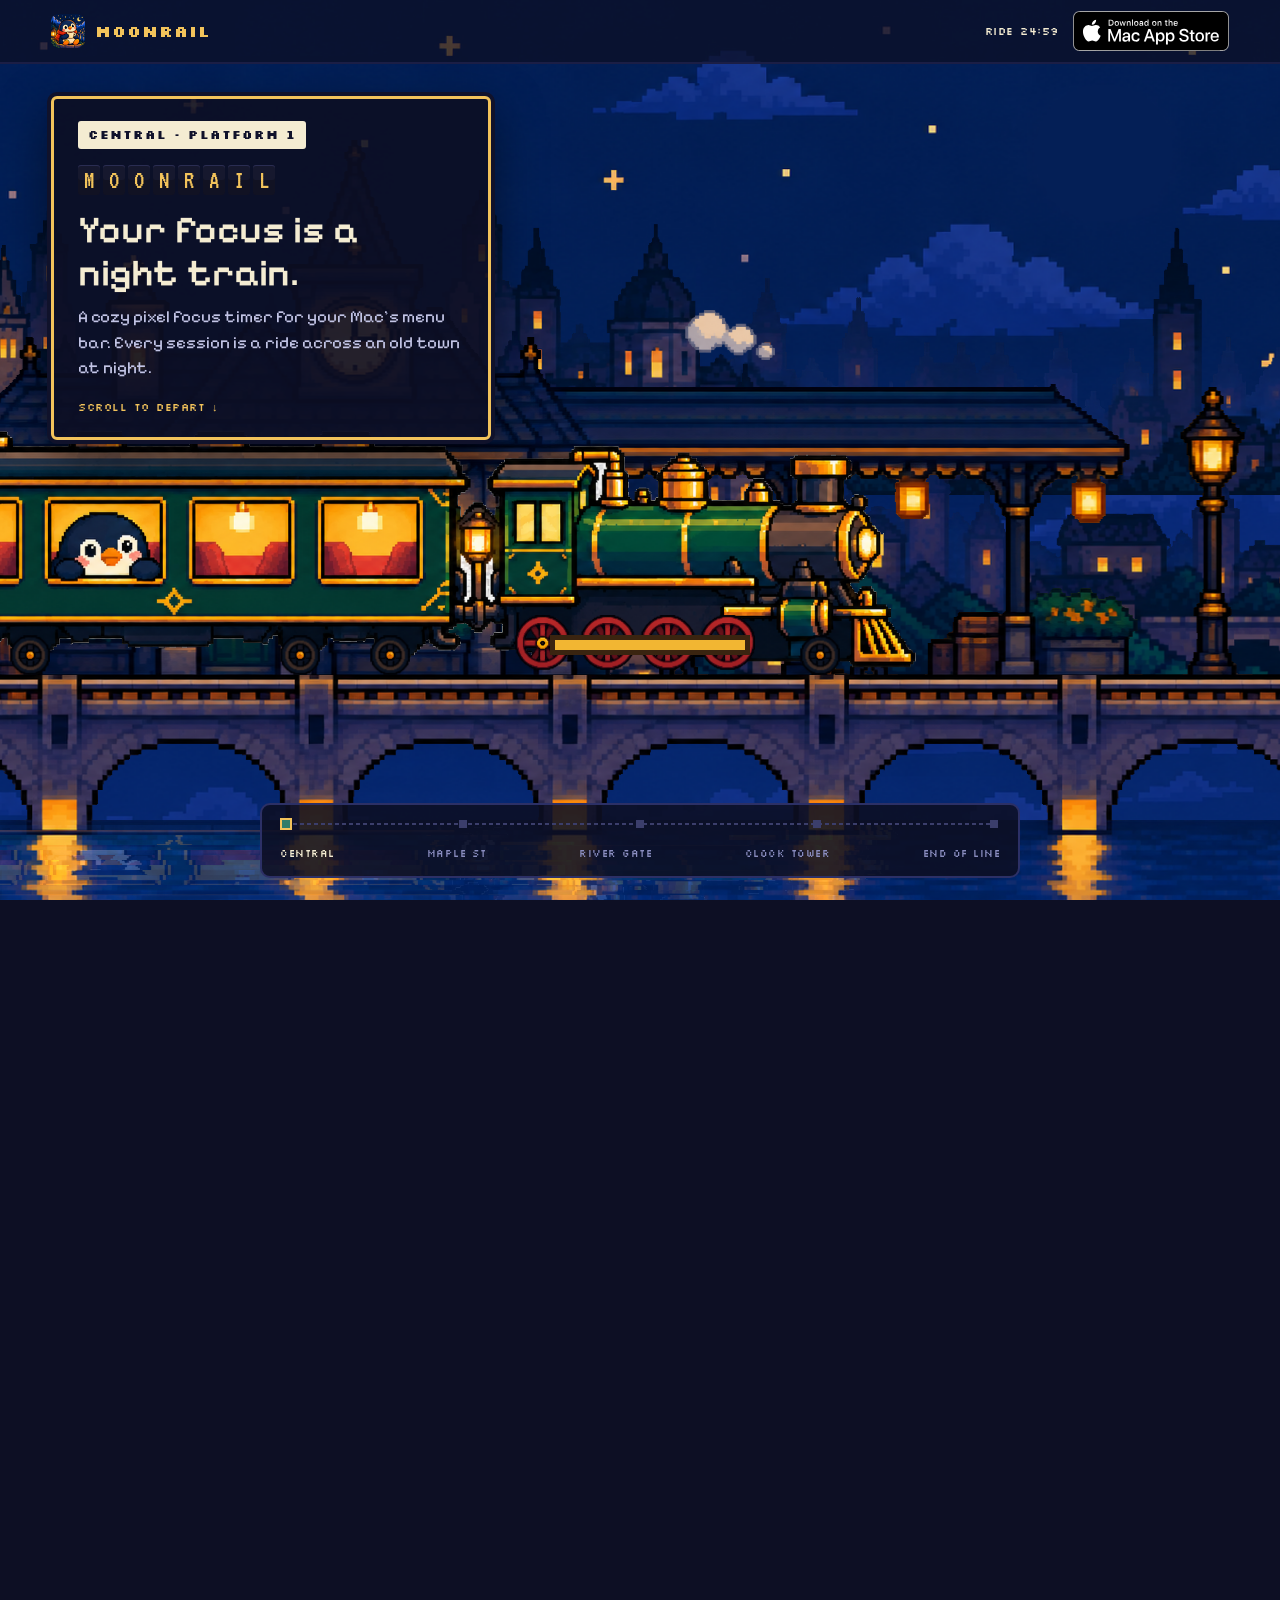
==== index.html @ 4b1a7891 "Merge main into launch: the four copy fixes Co-Authored-By: Claude Opus 5.5 <noreply@anthropic.com>" ====
<!doctype html>
<html lang="en">
<head>
<meta charset="utf-8">
<meta name="viewport" content="width=device-width, initial-scale=1, viewport-fit=cover">
<title>Moonrail · a cozy pixel focus timer for Mac</title>
<meta name="description" content="Moonrail is a cozy pixel focus timer for your Mac's menu bar. Every focus session is a night train ride across an old town, with the moon as your timer.">
<meta name="theme-color" content="#0d0f24">
<link rel="canonical" href="https://moonrailapp.github.io/">
<meta property="og:type" content="website">
<meta property="og:url" content="https://moonrailapp.github.io/">
<meta property="og:title" content="Moonrail · a cozy pixel focus timer for Mac">
<meta property="og:description" content="Your focus is a night train. A cozy pixel focus timer for your Mac's menu bar.">
<meta property="og:image" content="https://moonrailapp.github.io/img/og.png">
<meta property="og:image:width" content="1200">
<meta property="og:image:height" content="630">
<meta property="og:image:alt" content="The Moonrail night train stopped at a station in a pixel-art old town at night, with the Moonrail icon and title.">
<meta name="twitter:card" content="summary_large_image">
<link rel="icon" type="image/png" sizes="32x32" href="img/favicon-32.png">
<link rel="icon" type="image/png" sizes="512x512" href="img/icon-512.png">
<link rel="apple-touch-icon" href="img/apple-touch-icon.png">
<link rel="preconnect" href="https://fonts.googleapis.com">
<link rel="preconnect" href="https://fonts.gstatic.com" crossorigin>
<link rel="stylesheet" href="https://fonts.googleapis.com/css2?family=Silkscreen:wght@400;700&family=VT323&family=Pixelify+Sans:wght@400;500;600&display=swap">
<link rel="stylesheet" href="css/site.css">
<script>
  // Pick the layout before first paint: the scroll-driven ride, or a plain page for reduced motion.
  (function (d) {
    var still = window.matchMedia && matchMedia('(prefers-reduced-motion: reduce)').matches;
    d.className = still ? 'js' : 'js ride';
  })(document.documentElement);
</script>
<script src="js/ride.js" defer></script>
</head>
<body class="home">
<a class="skip" href="#central">Skip to content</a>

<div class="track">
  <div class="stage">
    <div class="scene">
      <canvas id="scene" width="332" height="208" role="img" aria-label="The Moonrail night train crossing a pixel-art old town at night, stopping at stations along a river bridge."></canvas>
      <img class="still" src="img/still.png" width="332" height="208" alt="The Moonrail night train stopped at a station in a pixel-art old town at night, with Momo the penguin on the platform holding a cup of tea.">
    </div>

    <header class="topbar">
      <a class="brand" href="./" aria-label="Moonrail home">
        <img src="img/icon-64.png" width="34" height="34" alt="">
        <span>MOONRAIL</span>
      </a>
      <div class="topbar-right">
        <span class="clock" id="clock" aria-hidden="true">RIDE 25:00</span>
        <a class="badge" href="https://apps.apple.com/app/id6825285412"><img src="img/mac-app-store-badge.svg" width="156" height="40" alt="Download on the Mac App Store"></a>
      </div>
    </header>

    <main class="signs">
      <section class="sign" id="central" data-station="0" aria-labelledby="central-title">
        <span class="plate">CENTRAL · PLATFORM 1</span>
        <p class="flap" id="flap"><span class="visually-hidden">Moonrail</span><span aria-hidden="true">M</span><span aria-hidden="true">O</span><span aria-hidden="true">O</span><span aria-hidden="true">N</span><span aria-hidden="true">R</span><span aria-hidden="true">A</span><span aria-hidden="true">I</span><span aria-hidden="true">L</span></p>
        <h1 class="stitle" id="central-title">Your focus is a night train.</h1>
        <p class="stext">A cozy pixel focus timer for your Mac's menu bar. Every session is a ride across an old town at night.</p>
        <p class="mini depart">SCROLL TO DEPART <span aria-hidden="true">↓</span></p>
      </section>

      <section class="sign" id="maple-st" data-station="1" aria-labelledby="maple-title">
        <span class="plate">MAPLE ST</span>
        <h2 class="stitle" id="maple-title">The moon is your timer.</h2>
        <p class="stext">Look up: the moon has been crossing the sky as you scrolled. In Moonrail it does the same as your ride goes on, from the start of the line to the station.</p>
        <ul class="tags">
          <li class="mini">25 MIN RIDES</li>
          <li class="mini">COUNT UP</li>
          <li class="mini red">RED SIGNAL = PAUSE</li>
        </ul>
      </section>

      <section class="sign" id="river-gate" data-station="2" aria-labelledby="river-title">
        <span class="plate">RIVER GATE</span>
        <h2 class="stitle" id="river-title">Arrive, then stretch.</h2>
        <p class="stext">Every ride ends at a real station with a soft chime. Momo hops out for a cup of tea while you take a short break. Then: all aboard.</p>
        <div class="ticket" role="img" aria-label="A punched ride ticket: number 03, Maple St to River Gate, 25 minute ride, Sprout.">
          <div class="ticket-main">
            <span class="ticket-small">RIDE TICKET · NO. 03</span>
            <span class="ticket-route">MAPLE ST → RIVER GATE</span>
            <span class="ticket-small">25 MIN RIDE · SPROUT</span>
          </div>
          <div class="ticket-stub"><span>PUNCHED</span></div>
        </div>
      </section>

      <section class="sign" id="clock-tower" data-station="3" aria-labelledby="clock-title">
        <span class="plate">CLOCK TOWER</span>
        <h2 class="stitle" id="clock-title">Every mile, in the logbook.</h2>
        <p class="stext">Your focus by day, week and month, and the hours you ride best. Free keeps your last 7 days. Pro keeps every night, adds what you worked on, and shows a whole year of nights as golden tiles.</p>
        <div class="heat" aria-hidden="true"><i class="l0"></i><i class="l0"></i><i class="l0"></i><i class="l0"></i><i class="l0"></i><i class="l0"></i><i class="l1"></i><i class="l0"></i><i class="l0"></i><i class="l1"></i><i class="l0"></i><i class="l0"></i><i class="l1"></i><i class="l0"></i><i class="l0"></i><i class="l1"></i><i class="l2"></i><i class="l0"></i><i class="l0"></i><i class="l0"></i><i class="l0"></i><i class="l0"></i><i class="l0"></i><i class="l0"></i><i class="l2"></i><i class="l0"></i><i class="l0"></i><i class="l0"></i><i class="l0"></i><i class="l0"></i><i class="l0"></i><i class="l0"></i><i class="l0"></i><i class="l1"></i><i class="l2"></i><i class="l0"></i><i class="l1"></i><i class="l1"></i><i class="l0"></i><i class="l0"></i><i class="l2"></i><i class="l0"></i><i class="l2"></i><i class="l0"></i><i class="l1"></i><i class="l1"></i><i class="l1"></i><i class="l0"></i><i class="l0"></i><i class="l0"></i><i class="l0"></i><i class="l2"></i><i class="l0"></i><i class="l0"></i><i class="l1"></i><i class="l1"></i><i class="l0"></i><i class="l0"></i><i class="l2"></i><i class="l2"></i><i class="l3"></i><i class="l3"></i><i class="l2"></i><i class="l3"></i><i class="l2"></i><i class="l1"></i><i class="l2"></i><i class="l2"></i><i class="l1"></i><i class="l1"></i><i class="l3"></i><i class="l1"></i><i class="l2"></i><i class="l0"></i><i class="l4"></i><i class="l2"></i><i class="l0"></i><i class="l3"></i><i class="l2"></i><i class="l1"></i><i class="l0"></i><i class="l0"></i><i class="l0"></i><i class="l0"></i><i class="l1"></i><i class="l2"></i><i class="l1"></i><i class="l1"></i><i class="l3"></i><i class="l3"></i><i class="l0"></i><i class="l4"></i><i class="l0"></i><i class="l2"></i><i class="l0"></i><i class="l0"></i><i class="l1"></i><i class="l1"></i><i class="l2"></i><i class="l0"></i><i class="l1"></i><i class="l0"></i><i class="l0"></i><i class="l4"></i><i class="l4"></i><i class="l0"></i><i class="l0"></i><i class="l1"></i><i class="l3"></i><i class="l0"></i><i class="l3"></i><i class="l1"></i><i class="l0"></i><i class="l0"></i><i class="l0"></i><i class="l4"></i><i class="l1"></i><i class="l4"></i><i class="l0"></i><i class="l3"></i><i class="l3"></i><i class="l4"></i><i class="l4"></i><i class="l4"></i><i class="l0"></i><i class="l0"></i><i class="l0"></i><i class="l0"></i><i class="l3"></i><i class="l2"></i><i class="l2"></i><i class="l1"></i><i class="l4"></i><i class="l2"></i><i class="l4"></i><i class="l2"></i><i class="l2"></i><i class="l0"></i><i class="l0"></i><i class="l3"></i></div>
        <p class="mini">STAYS ON YOUR MAC · NO ACCOUNT · NO TRACKING</p>
      </section>

      <section class="sign" id="end-of-the-line" data-station="4" aria-labelledby="end-title">
        <span class="plate">END OF THE LINE</span>
        <h2 class="stitle" id="end-title">The ride is free. Pro goes further.</h2>
        <ul class="pro">
          <li><span>Rides from 15 to 90 min, and your own halt lengths</span><span class="gold">PRO</span></li>
          <li><span>The full logbook, every year</span><span class="gold">PRO</span></li>
          <li><span>Pin the train to your desktop</span><span class="gold">PRO</span></li>
          <li><span>Unlimited cargo, new lines to come</span><span class="gold">PRO</span></li>
        </ul>
        <p class="price">From $1.99 a month · $11.99 a year with 7 days free · or $23.99 once. Prices vary by country.</p>
        <p class="store"><a class="store-badge" href="https://apps.apple.com/app/id6825285412"><img src="img/mac-app-store-badge.svg" width="156" height="40" alt="Download on the Mac App Store"></a></p>
        <footer class="foot">
          <nav aria-label="Site">
            <a class="mini" href="privacy.html">PRIVACY</a>
            <a class="mini" href="terms.html">TERMS</a>
            <a class="mini" href="support.html">SUPPORT</a>
            <a class="mini" href="mailto:sproutgardensupport@gmail.com?subject=Moonrail">CONTACT</a>
          </nav>
          <span class="mini">© 2026 HIRDYANSH</span>
        </footer>
      </section>
    </main>

    <nav class="route" aria-label="Stations">
      <div class="route-line" aria-hidden="true">
        <div class="route-dash"></div>
        <div class="route-gold" id="route-gold"></div>
        <i class="route-stop" style="left:0%"></i>
        <i class="route-stop" style="left:25%"></i>
        <i class="route-stop" style="left:50%"></i>
        <i class="route-stop" style="left:75%"></i>
        <i class="route-stop" style="left:100%"></i>
        <div class="route-train" id="route-train"></div>
      </div>
      <ol class="route-names">
        <li><a href="#central" data-go="0">CENTRAL</a></li>
        <li><a href="#maple-st" data-go="1">MAPLE ST</a></li>
        <li><a href="#river-gate" data-go="2">RIVER GATE</a></li>
        <li><a href="#clock-tower" data-go="3">CLOCK TOWER</a></li>
        <li><a href="#end-of-the-line" data-go="4">END OF LINE</a></li>
      </ol>
    </nav>
  </div>
</div>
</body>
</html>
---- css/site.css ----
/* Moonrail site. Base styles are the plain scrolling page (no JS, reduced motion, sub-pages);
   html.ride switches the home page to the pinned, scroll-driven night ride. */

:root {
  --bg: #0d0f24;
  --card: #141633;
  --card-2: #10122b;
  --border: #2c3066;
  --gold: #f2c35b;
  --gold-hi: #ffe08f;
  --cream: #f4ecd2;
  --muted: #a7a9d6;
  --text: #c3c5e6;
  --green: #5be37a;
  --red: #ff7a7a;
  --label: Silkscreen, ui-monospace, monospace;
  --num: VT323, ui-monospace, monospace;
  --body: 'Pixelify Sans', ui-monospace, monospace;
  --gutter: clamp(16px, 4vw, 56px);
  color-scheme: dark;
}

* { box-sizing: border-box; }
html { background: var(--bg); -webkit-text-size-adjust: 100%; text-size-adjust: 100%; }
body { margin: 0; background: var(--bg); color: var(--text); font-family: var(--body); font-size: 17px; line-height: 1.5; }
a { color: var(--gold); }
a:hover { color: var(--gold-hi); }
:focus-visible { outline: 2px solid var(--gold); outline-offset: 3px; border-radius: 2px; }
img { max-width: 100%; }

.visually-hidden { position: absolute; width: 1px; height: 1px; margin: -1px; padding: 0; overflow: hidden; clip: rect(0 0 0 0); white-space: nowrap; border: 0; }
.skip { position: absolute; left: 12px; top: -60px; z-index: 50; background: var(--cream); color: var(--card-2); font-family: var(--label); font-size: 12px; padding: 10px 14px; border-radius: 6px; text-decoration: none; }
.skip:focus { top: 12px; }

/* ---------- shared pieces ---------- */
.mini { font-family: var(--label); font-size: 11px; color: var(--muted); letter-spacing: .5px; }
.gold { color: var(--gold); }
.red { color: var(--red); }

.topbar { position: absolute; left: 0; right: 0; top: 0; z-index: 5; height: 64px; display: flex; align-items: center; justify-content: space-between; gap: 12px; padding: 0 var(--gutter); background: rgba(13, 15, 36, .75); border-bottom: 2px solid #1b1e45; }
.brand { display: flex; align-items: center; gap: 10px; text-decoration: none; }
.brand img { width: 34px; height: 34px; border-radius: 8px; }
.brand span { font-family: var(--label); font-size: 16px; font-weight: 700; color: var(--gold); letter-spacing: 1px; }
.topbar-right { display: flex; align-items: center; gap: 14px; }
.clock { font-family: var(--label); font-size: 11px; color: var(--cream); letter-spacing: .5px; display: none; white-space: nowrap; }
.badge { display: block; flex: none; line-height: 0; border-radius: 7px; }
.badge img { display: block; width: auto; height: 40px; }

.plate { display: inline-flex; align-items: center; gap: 8px; background: var(--cream); color: var(--card-2); font-family: var(--label); font-size: 12px; font-weight: 700; padding: 5px 10px; border-radius: 3px; letter-spacing: 1px; }

.sign { background: rgba(13, 15, 36, .9); border: 3px solid var(--gold); border-radius: 6px; padding: 22px 24px; box-shadow: 0 0 0 4px var(--card-2), 0 20px 50px rgba(0, 0, 0, .5); color: var(--cream); }
.stitle { font-family: var(--body); font-weight: 600; font-size: clamp(26px, 3.4vw, 38px); line-height: 1.12; margin: 14px 0 10px; color: var(--cream); }
.stext { font-size: 17px; line-height: 1.5; color: var(--text); margin: 0; }
.sign > .mini { margin: 14px 0 0; }
.depart { margin: 18px 0 0 !important; color: var(--gold) !important; }

.flap { display: flex; gap: 3px; margin: 16px 0 0; }
.flap span[aria-hidden] { display: inline-flex; width: 22px; height: 30px; align-items: center; justify-content: center; background: #16182e; border-radius: 3px; font-family: var(--num); font-size: 26px; color: var(--gold); box-shadow: inset 0 -15px 0 rgba(0, 0, 0, .25), inset 0 1px 0 #2a2d52; }

.tags { list-style: none; margin: 16px 0 0; padding: 0; display: flex; gap: 8px; flex-wrap: wrap; }
.tags li { border: 2px solid var(--border); padding: 6px 8px; border-radius: 4px; }
.tags li.red { color: var(--red); }

.ticket { margin-top: 16px; background: var(--cream); color: #1a1530; border-radius: 6px; display: flex; box-shadow: 0 4px 0 #b9ae8e; }
.ticket-main { flex: 1; padding: 12px 14px; display: flex; flex-direction: column; gap: 6px; border-right: 2px dashed #b9ae8e; }
.ticket-small { font-family: var(--label); font-size: 9px; color: #6b5f48; }
.ticket-route { font-family: var(--label); font-size: 13px; font-weight: 700; }
.ticket-stub { width: 78px; display: flex; align-items: center; justify-content: center; }
.ticket-stub span { font-family: var(--label); font-size: 10px; font-weight: 700; color: #c8453b; border: 2px solid #c8453b; padding: 3px 5px; border-radius: 3px; transform: rotate(-12deg); }

.heat { margin-top: 14px; display: grid; grid-template-rows: repeat(7, 8px); grid-auto-flow: column; grid-auto-columns: 8px; gap: 3px; overflow: hidden; }
.heat i { width: 8px; height: 8px; border-radius: 2px; background: #1c1f47; }
.heat .l1 { background: #4a3f3a; }
.heat .l2 { background: #7a6136; }
.heat .l3 { background: #b88a2a; }
.heat .l4 { background: var(--gold); }

.pro { list-style: none; margin: 0; padding: 0; }
.pro li { display: flex; justify-content: space-between; gap: 10px; padding: 8px 0; border-bottom: 1px dashed var(--border); font-size: 15px; color: var(--text); }
.pro li .gold { font-family: var(--label); font-size: 11px; align-self: center; }
.price { margin: 14px 0 0; font-size: 15px; color: var(--cream); }
.store { margin: 16px 0 0; }
.store-badge { display: inline-block; line-height: 0; border-radius: 9px; }
.store-badge img { display: block; width: auto; height: 48px; }
.badge:focus-visible, .store-badge:focus-visible { outline: 2px solid var(--gold-hi); outline-offset: 3px; }
.foot { margin-top: 16px; display: flex; gap: 8px 16px; flex-wrap: wrap; align-items: center; }
.foot nav { display: flex; gap: 8px 16px; flex-wrap: wrap; }
.foot a.mini { color: var(--muted); text-decoration: none; padding: 4px 0; }
.foot a.mini:hover { color: var(--gold-hi); text-decoration: underline; }

/* ---------- home: plain page (no JS / reduced motion) ---------- */
.stage { position: relative; }
.scene { position: relative; height: clamp(260px, 58vh, 640px); overflow: hidden; background: #031e55; }
.scene canvas, .scene .still { position: absolute; inset: 0; width: 100%; height: 100%; display: block; }
.scene .still { object-fit: cover; object-position: 62% 50%; image-rendering: pixelated; }
html.js .scene .still { display: none; }
html:not(.js) .scene canvas { display: none; }
.signs { display: grid; gap: 32px; max-width: 640px; margin: -48px auto 0; padding: 0 16px 64px; position: relative; z-index: 2; }
.route { display: none; }

/* ---------- home: the ride ---------- */
html.ride .track { height: 700vh; position: relative; }
html.ride .stage { position: sticky; top: 0; height: 100vh; height: 100dvh; overflow: hidden; }
html.ride .scene { position: absolute; inset: 0; height: auto; }
html.ride .clock { display: inline; }
html.ride .signs { display: block; position: static; max-width: none; margin: 0; padding: 0; }
html.ride .sign { position: absolute; z-index: 3; left: var(--gutter); top: 96px; width: min(440px, calc(100% - 32px)); opacity: 0; will-change: opacity, transform; }
html.ride .sign#central { opacity: 1; }
html.ride .route { display: block; position: absolute; z-index: 4; left: 50%; bottom: 22px; transform: translateX(-50%); width: min(760px, calc(100% - 32px)); background: rgba(13, 15, 36, .88); border: 2px solid var(--border); border-radius: 10px; padding: 12px 18px; }
.route-line { position: relative; height: 14px; margin: 0 6px; }
.route-dash { position: absolute; left: 0; right: 0; top: 6px; height: 2px; background: repeating-linear-gradient(90deg, #3b3e6b 0 4px, transparent 4px 7px); }
.route-gold { position: absolute; left: 0; top: 6px; height: 2px; width: 0; background: var(--gold); }
.route-stop { position: absolute; top: 3px; width: 8px; height: 8px; margin-left: -4px; background: #3b3e6b; }
.route-stop.on { background: var(--gold); }
.route-train { position: absolute; top: 1px; left: 0; width: 12px; height: 12px; margin-left: -6px; background: #2f7d6a; border: 2px solid var(--gold); }
.route-names { list-style: none; margin: 8px 0 0; padding: 0; display: flex; justify-content: space-between; }
.route-names a { font-family: var(--label); font-size: 10px; letter-spacing: .5px; color: #8a8dc0; text-decoration: none; }
.route-names a:hover { color: var(--gold-hi); }
.route-names a.here { color: var(--cream); }

/* Short desktop windows: tighten the cards so the last stop fits above the route bar. */
@media (max-height: 780px) and (min-width: 721px) {
  html.ride .sign { top: 80px; padding: 16px 20px; }
  html.ride .stitle { font-size: clamp(24px, 3vw, 32px); margin: 10px 0 8px; }
  html.ride .stext { font-size: 16px; }
  html.ride .pro li { padding: 5px 0; }
  html.ride .store { margin-top: 12px; }
  html.ride .flap { margin-top: 12px; }
}

/* Phones: scene in the top half, the card across the bottom, a compact route bar. */
@media (max-width: 720px) {
  body { font-size: 16px; }
  .topbar { height: 56px; }
  .brand img { width: 30px; height: 30px; }
  .brand span { font-size: 14px; }
  .topbar-right { gap: 10px; }
  .sign { padding: 18px 18px; }
  .stitle { font-size: 26px; }
  .stext { font-size: 16px; }
  .flap span[aria-hidden] { width: 20px; height: 27px; font-size: 23px; }

  html.ride .scene { bottom: auto; height: 50%; }
  html.ride .sign { left: 12px; right: 12px; width: auto; top: auto; bottom: 76px; padding: 16px 16px; max-height: calc(100% - 76px - 72px); overflow: hidden; }
  html.ride .stitle { font-size: 23px; margin: 10px 0 8px; }
  html.ride .stext { font-size: 15px; }
  html.ride .pro li { padding: 5px 0; font-size: 14px; }
  html.ride .price { font-size: 14px; margin-top: 10px; }
  html.ride .store { margin-top: 12px; }
  html.ride .store-badge img { height: 40px; }
  html.ride .foot { margin-top: 12px; }
  html.ride .route { bottom: 12px; width: calc(100% - 24px); padding: 8px 12px; border-radius: 8px; }
  .route-names { justify-content: center; margin-top: 6px; }
  .route-names li { display: none; }
  .route-names li.here { display: block; }
}
@media (max-width: 480px) {
  .topbar { padding: 0 12px; gap: 8px; }
  .brand { gap: 8px; }
  .brand img { width: 28px; height: 28px; border-radius: 7px; }
  .brand span { font-size: 12px; letter-spacing: .5px; }
  .topbar-right { gap: 8px; }
  .clock { font-size: 10px; letter-spacing: 0; }
}
/* The 40px App Store badge and the ride clock don't both fit here. */
@media (max-width: 440px) {
  .clock { display: none !important; }
}
/* Short phones: keep the longest card clear of the header. */
@media (max-width: 720px) and (max-height: 700px) {
  html.ride .sign { padding: 12px 14px; }
  html.ride .stitle { font-size: 21px; margin: 8px 0 6px; }
  html.ride .stext, html.ride .price { font-size: 14px; }
  html.ride .pro li { padding: 3px 0; font-size: 13px; }
  html.ride .store, html.ride .foot { margin-top: 10px; }
  html.ride .foot, html.ride .foot nav { gap: 2px 12px; }
  html.ride .flap { margin-top: 10px; }
}

/* ---------- sub-pages ---------- */
.page .topbar { position: static; }
.doc { max-width: 720px; margin: 0 auto; padding: 40px 16px 72px; }
.doc .sign { padding: 28px clamp(18px, 4vw, 36px); }
.doc h1 { font-family: var(--body); font-weight: 600; font-size: clamp(28px, 5vw, 40px); line-height: 1.12; color: var(--cream); margin: 14px 0 6px; }
.doc h2 { font-family: var(--label); font-size: 13px; letter-spacing: 1px; color: var(--gold); margin: 30px 0 8px; }
.doc p, .doc li { color: var(--text); }
.doc p { margin: 0 0 12px; }
.doc ul { padding-left: 20px; margin: 0 0 12px; }
.doc li { margin-bottom: 6px; }
.doc .meta { font-family: var(--label); font-size: 11px; color: var(--muted); margin: 0 0 18px; }
.doc .email { font-family: var(--body); font-size: 19px; }
.doc details { border-bottom: 1px dashed var(--border); padding: 10px 0; }
.doc summary { cursor: pointer; color: var(--cream); font-weight: 500; }
.doc details p { margin: 8px 0 4px; }
.doc .banner { display: block; width: 100%; height: auto; aspect-ratio: 332 / 208; image-rendering: pixelated; border-radius: 6px; border: 2px solid var(--border); margin: 0 0 24px; }
.page-foot { max-width: 720px; margin: 0 auto; padding: 0 16px 40px; display: flex; gap: 8px 16px; flex-wrap: wrap; justify-content: center; }
.page-foot a.mini { color: var(--muted); text-decoration: none; }
.page-foot a.mini:hover, .page-foot a.mini[aria-current] { color: var(--gold); }
.btn { display: inline-block; font-family: var(--label); font-size: 12px; color: var(--card-2); background: var(--gold); padding: 12px 16px; border-radius: 8px; box-shadow: inset 0 -4px 0 #b8892e; text-decoration: none; }
.btn:hover { color: var(--card-2); background: var(--gold-hi); }
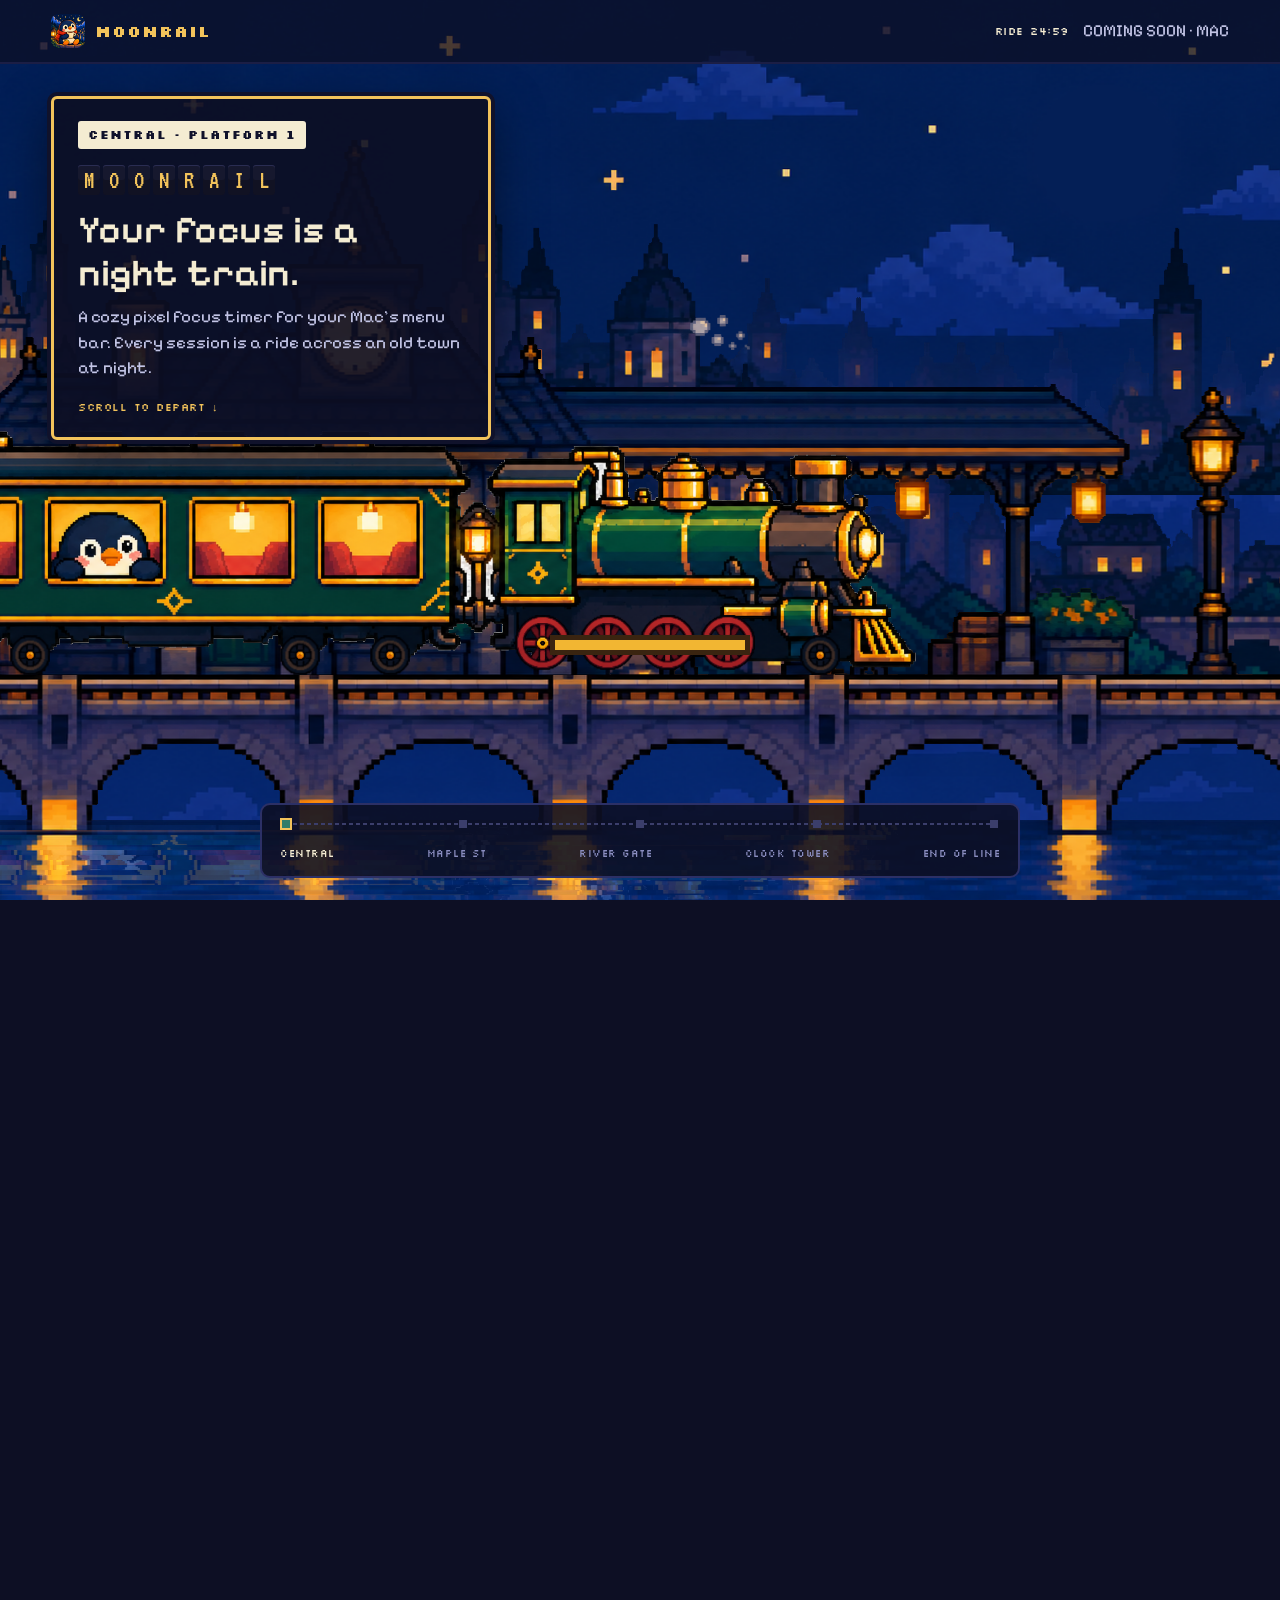
==== commit 0a0b6b58: "Update support email to support@anvikshalaya.com Co-Authored-By: Claude Opus 5.5 <noreply@anthropic." ====
--- a/index.html
+++ b/index.html
@@ -49,7 +49,7 @@
       </a>
       <div class="topbar-right">
         <span class="clock" id="clock" aria-hidden="true">RIDE 25:00</span>
-        <a class="badge" href="https://apps.apple.com/app/id6825285412"><img src="img/mac-app-store-badge.svg" width="156" height="40" alt="Download on the Mac App Store"></a>
+        <span class="badge">COMING SOON · MAC</span>
       </div>
     </header>
 
@@ -105,13 +105,13 @@
           <li><span>Unlimited cargo, new lines to come</span><span class="gold">PRO</span></li>
         </ul>
         <p class="price">From $1.99 a month · $11.99 a year with 7 days free · or $23.99 once. Prices vary by country.</p>
-        <p class="store"><a class="store-badge" href="https://apps.apple.com/app/id6825285412"><img src="img/mac-app-store-badge.svg" width="156" height="40" alt="Download on the Mac App Store"></a></p>
+        <p class="store"><span class="store-badge">COMING SOON TO THE MAC APP STORE</span></p>
         <footer class="foot">
           <nav aria-label="Site">
             <a class="mini" href="privacy.html">PRIVACY</a>
             <a class="mini" href="terms.html">TERMS</a>
             <a class="mini" href="support.html">SUPPORT</a>
-            <a class="mini" href="mailto:sproutgardensupport@gmail.com?subject=Moonrail">CONTACT</a>
+            <a class="mini" href="mailto:support@anvikshalaya.com?subject=Moonrail">CONTACT</a>
           </nav>
           <span class="mini">© 2026 HIRDYANSH</span>
         </footer>
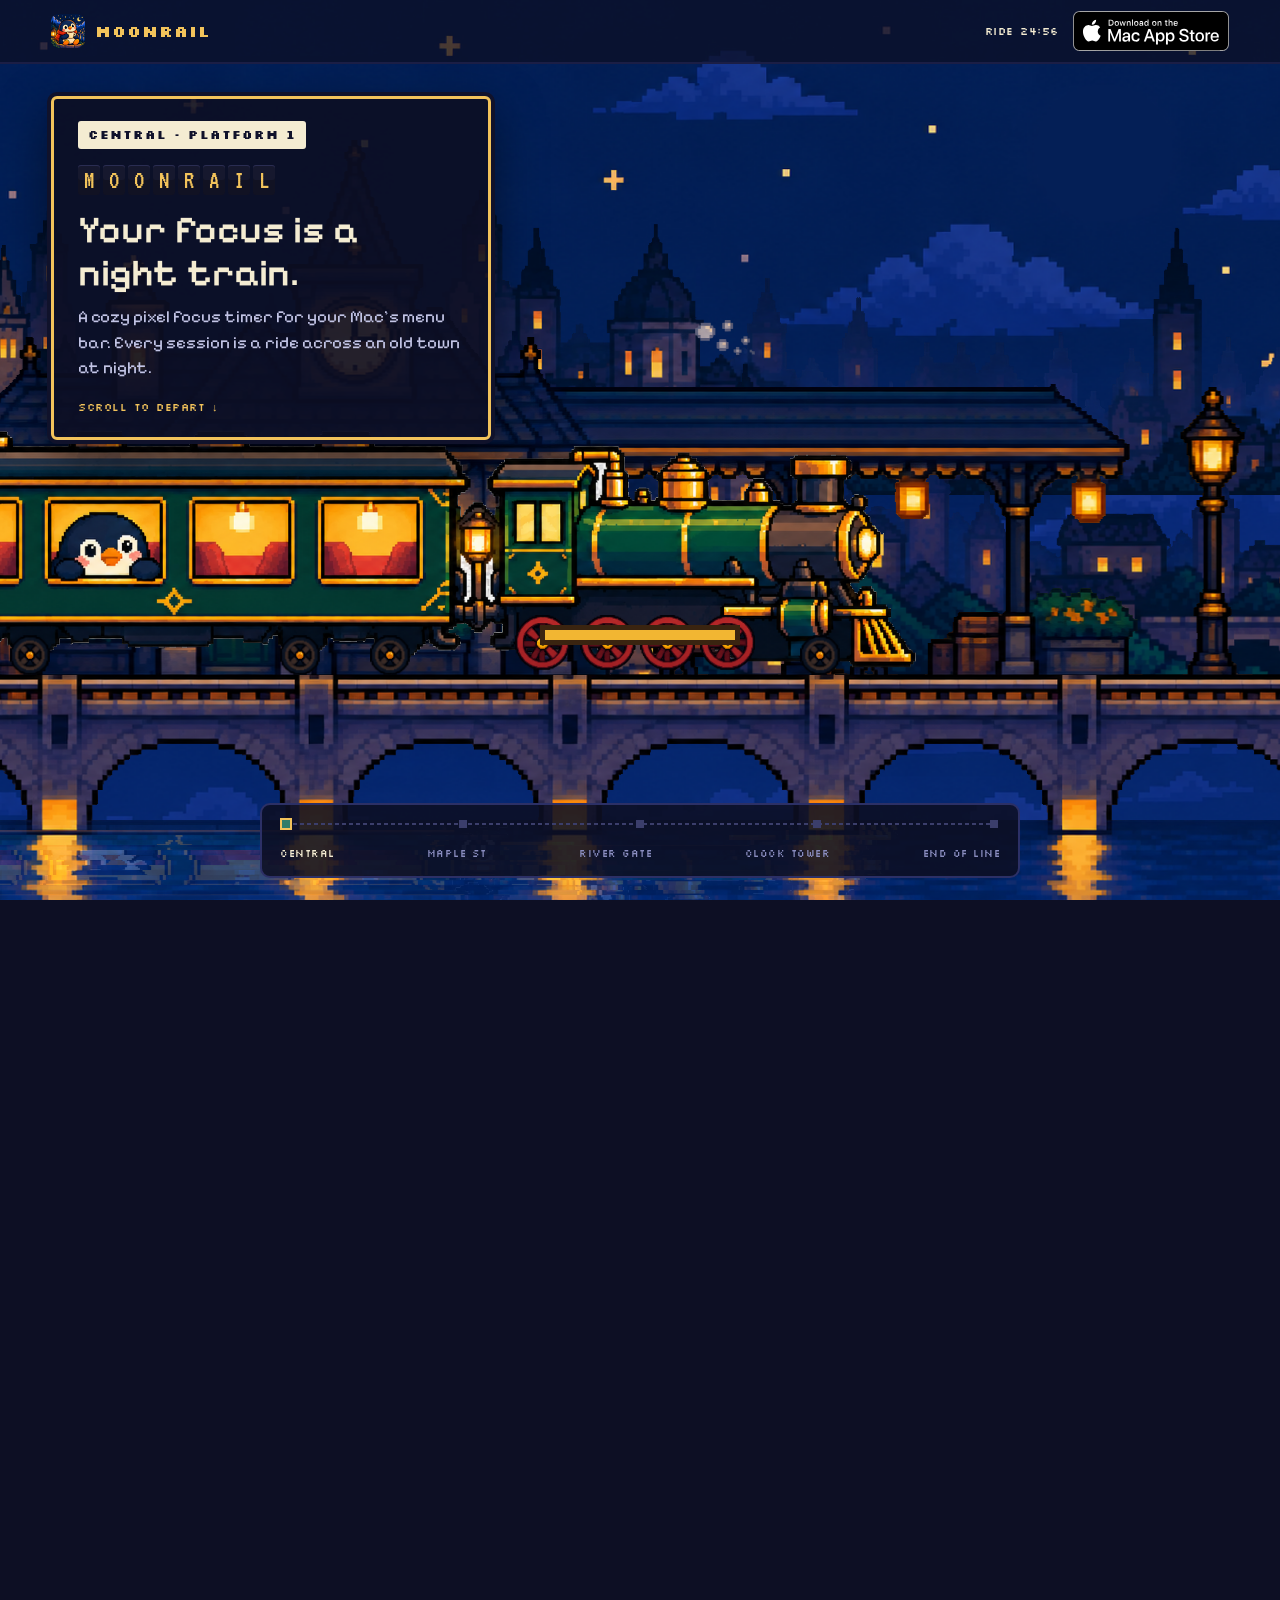
==== commit ac311b0a: "Merge branch 'main' into launch" ====
--- a/index.html
+++ b/index.html
@@ -49,7 +49,7 @@
       </a>
       <div class="topbar-right">
         <span class="clock" id="clock" aria-hidden="true">RIDE 25:00</span>
-        <span class="badge">COMING SOON · MAC</span>
+        <a class="badge" href="https://apps.apple.com/app/id6825285412"><img src="img/mac-app-store-badge.svg" width="156" height="40" alt="Download on the Mac App Store"></a>
       </div>
     </header>
 
@@ -105,7 +105,7 @@
           <li><span>Unlimited cargo, new lines to come</span><span class="gold">PRO</span></li>
         </ul>
         <p class="price">From $1.99 a month · $11.99 a year with 7 days free · or $23.99 once. Prices vary by country.</p>
-        <p class="store"><span class="store-badge">COMING SOON TO THE MAC APP STORE</span></p>
+        <p class="store"><a class="store-badge" href="https://apps.apple.com/app/id6825285412"><img src="img/mac-app-store-badge.svg" width="156" height="40" alt="Download on the Mac App Store"></a></p>
         <footer class="foot">
           <nav aria-label="Site">
             <a class="mini" href="privacy.html">PRIVACY</a>
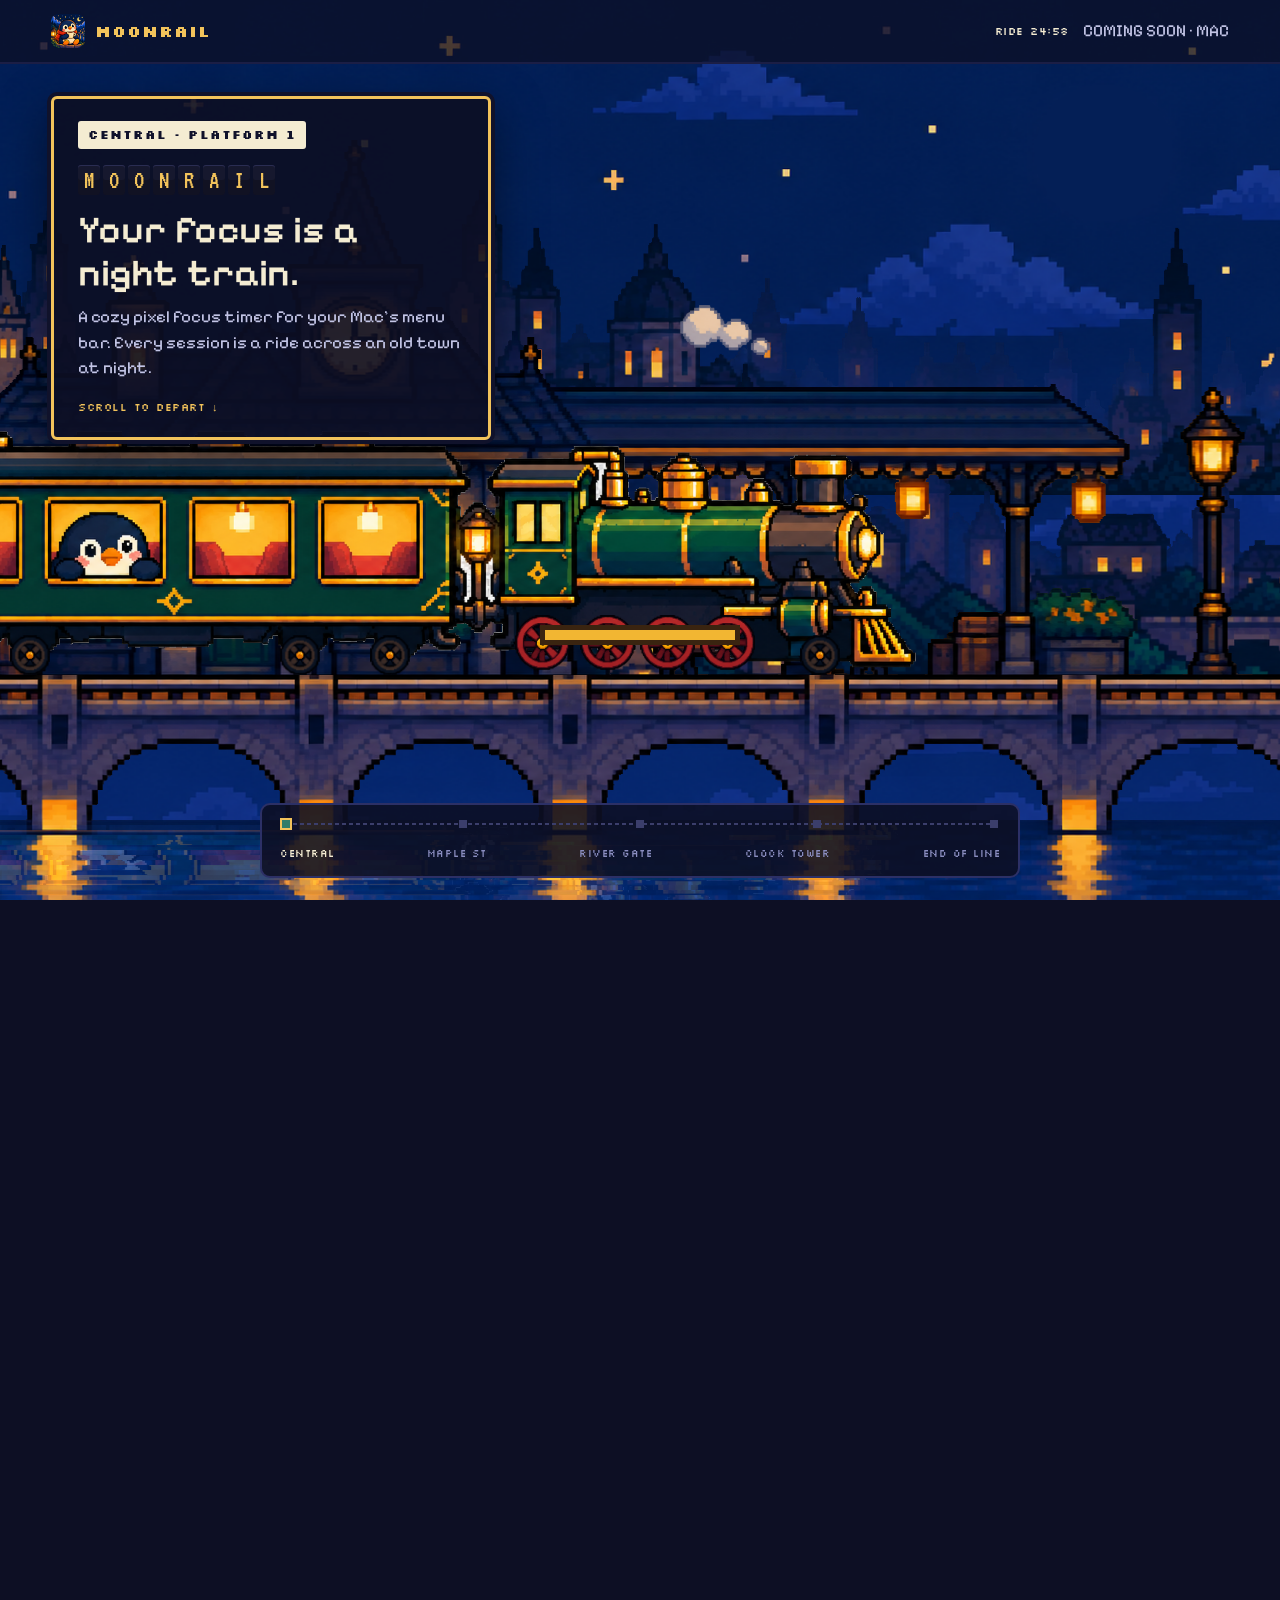
==== commit c3f0055a: "Footer: credit and link to Anvikshalaya" ====
--- a/index.html
+++ b/index.html
@@ -7,6 +7,7 @@
 <meta name="description" content="Moonrail is a cozy pixel focus timer for your Mac's menu bar. Every focus session is a night train ride across an old town, with the moon as your timer.">
 <meta name="theme-color" content="#0d0f24">
 <link rel="canonical" href="https://moonrailapp.github.io/">
+<link rel="author" href="https://anvikshalaya.com/">
 <meta property="og:type" content="website">
 <meta property="og:url" content="https://moonrailapp.github.io/">
 <meta property="og:title" content="Moonrail · a cozy pixel focus timer for Mac">
@@ -49,7 +50,7 @@
       </a>
       <div class="topbar-right">
         <span class="clock" id="clock" aria-hidden="true">RIDE 25:00</span>
-        <a class="badge" href="https://apps.apple.com/app/id6825285412"><img src="img/mac-app-store-badge.svg" width="156" height="40" alt="Download on the Mac App Store"></a>
+        <span class="badge">COMING SOON · MAC</span>
       </div>
     </header>
 
@@ -105,7 +106,7 @@
           <li><span>Unlimited cargo, new lines to come</span><span class="gold">PRO</span></li>
         </ul>
         <p class="price">From $1.99 a month · $11.99 a year with 7 days free · or $23.99 once. Prices vary by country.</p>
-        <p class="store"><a class="store-badge" href="https://apps.apple.com/app/id6825285412"><img src="img/mac-app-store-badge.svg" width="156" height="40" alt="Download on the Mac App Store"></a></p>
+        <p class="store"><span class="store-badge">COMING SOON TO THE MAC APP STORE</span></p>
         <footer class="foot">
           <nav aria-label="Site">
             <a class="mini" href="privacy.html">PRIVACY</a>
@@ -113,7 +114,7 @@
             <a class="mini" href="support.html">SUPPORT</a>
             <a class="mini" href="mailto:support@anvikshalaya.com?subject=Moonrail">CONTACT</a>
           </nav>
-          <span class="mini">© 2026 HIRDYANSH</span>
+          <span class="mini">© 2026 HIRDYANSH · A small app by <a class="mini" href="https://anvikshalaya.com/" target="_blank" rel="noopener">Anvikshalaya</a> ↗</span>
         </footer>
       </section>
     </main>
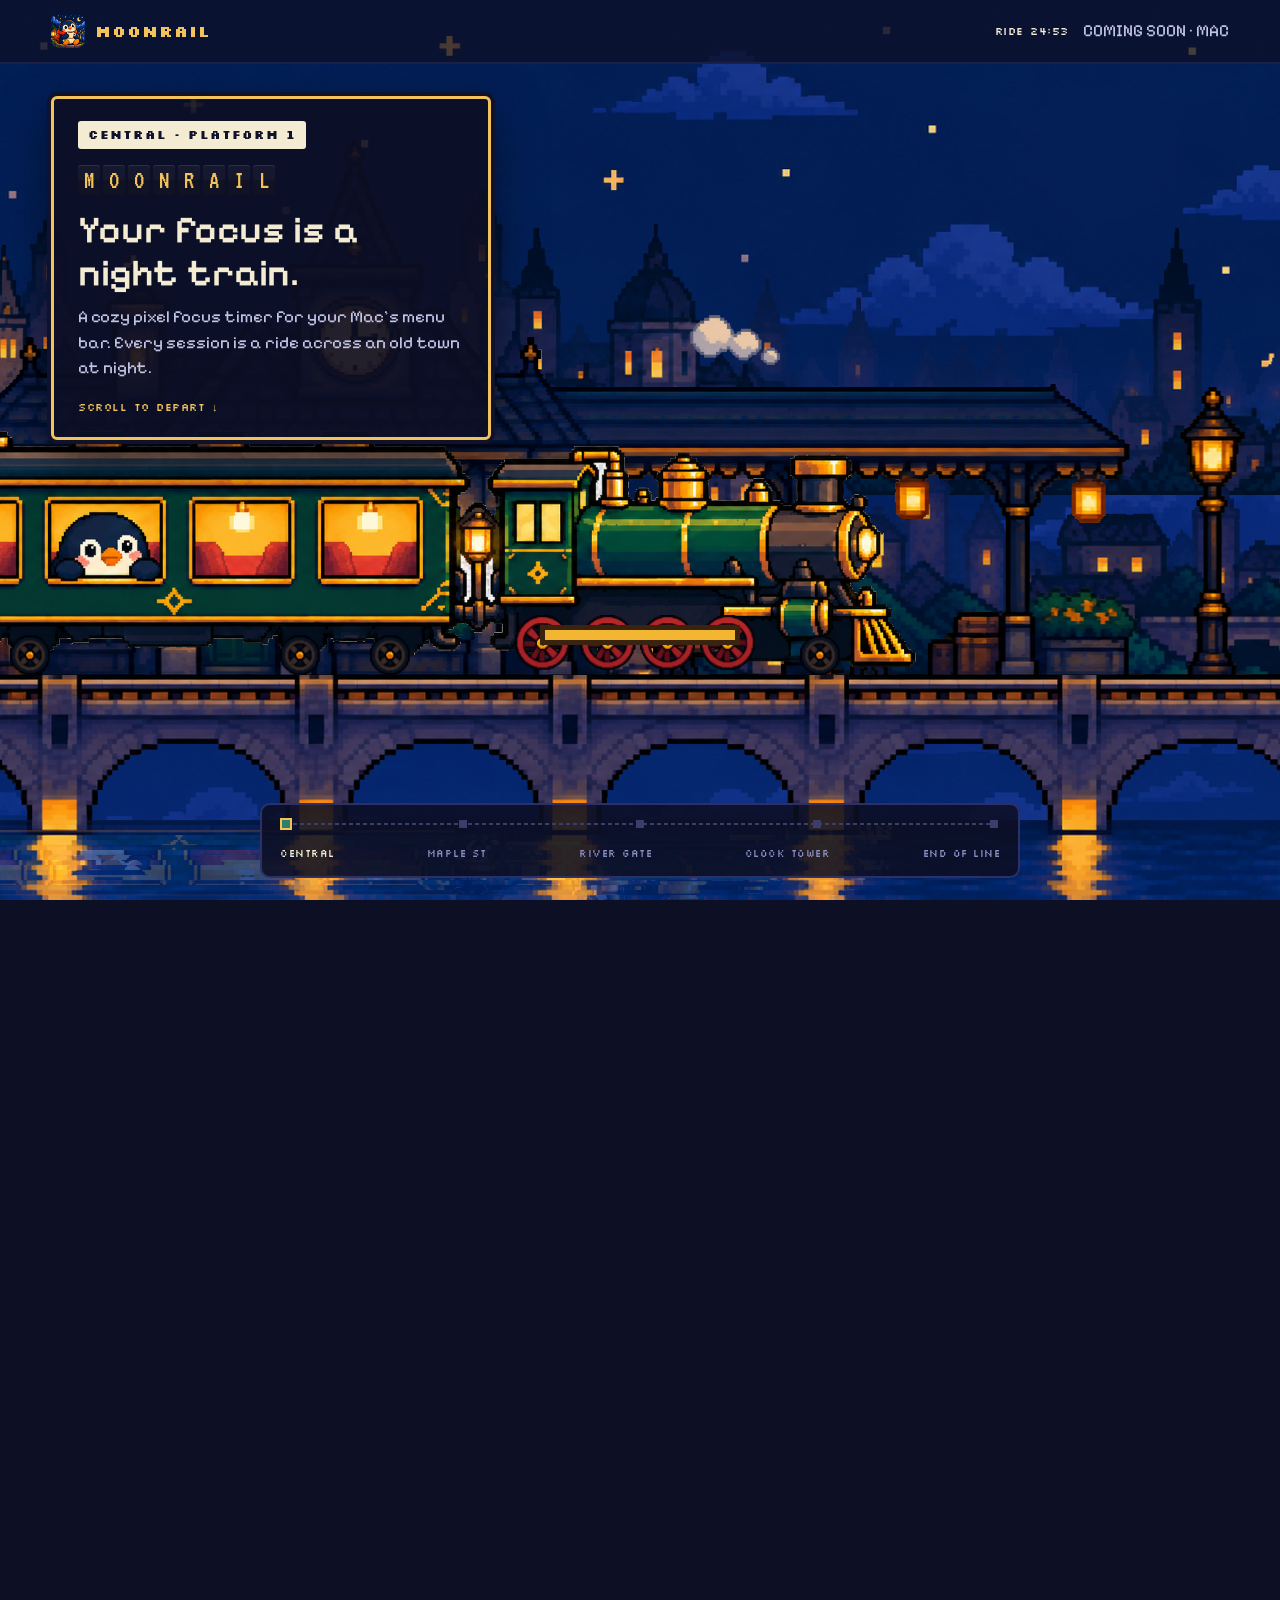
==== commit 7ca5a898: "Footer credit in capitals" ====
--- a/index.html
+++ b/index.html
@@ -114,7 +114,7 @@
             <a class="mini" href="support.html">SUPPORT</a>
             <a class="mini" href="mailto:support@anvikshalaya.com?subject=Moonrail">CONTACT</a>
           </nav>
-          <span class="mini">© 2026 HIRDYANSH · A small app by <a class="mini" href="https://anvikshalaya.com/" target="_blank" rel="noopener">Anvikshalaya</a> ↗</span>
+          <span class="mini">© 2026 HIRDYANSH · A SMALL APP BY <a class="mini" href="https://anvikshalaya.com/" target="_blank" rel="noopener">ANVIKSHALAYA</a> ↗</span>
         </footer>
       </section>
     </main>
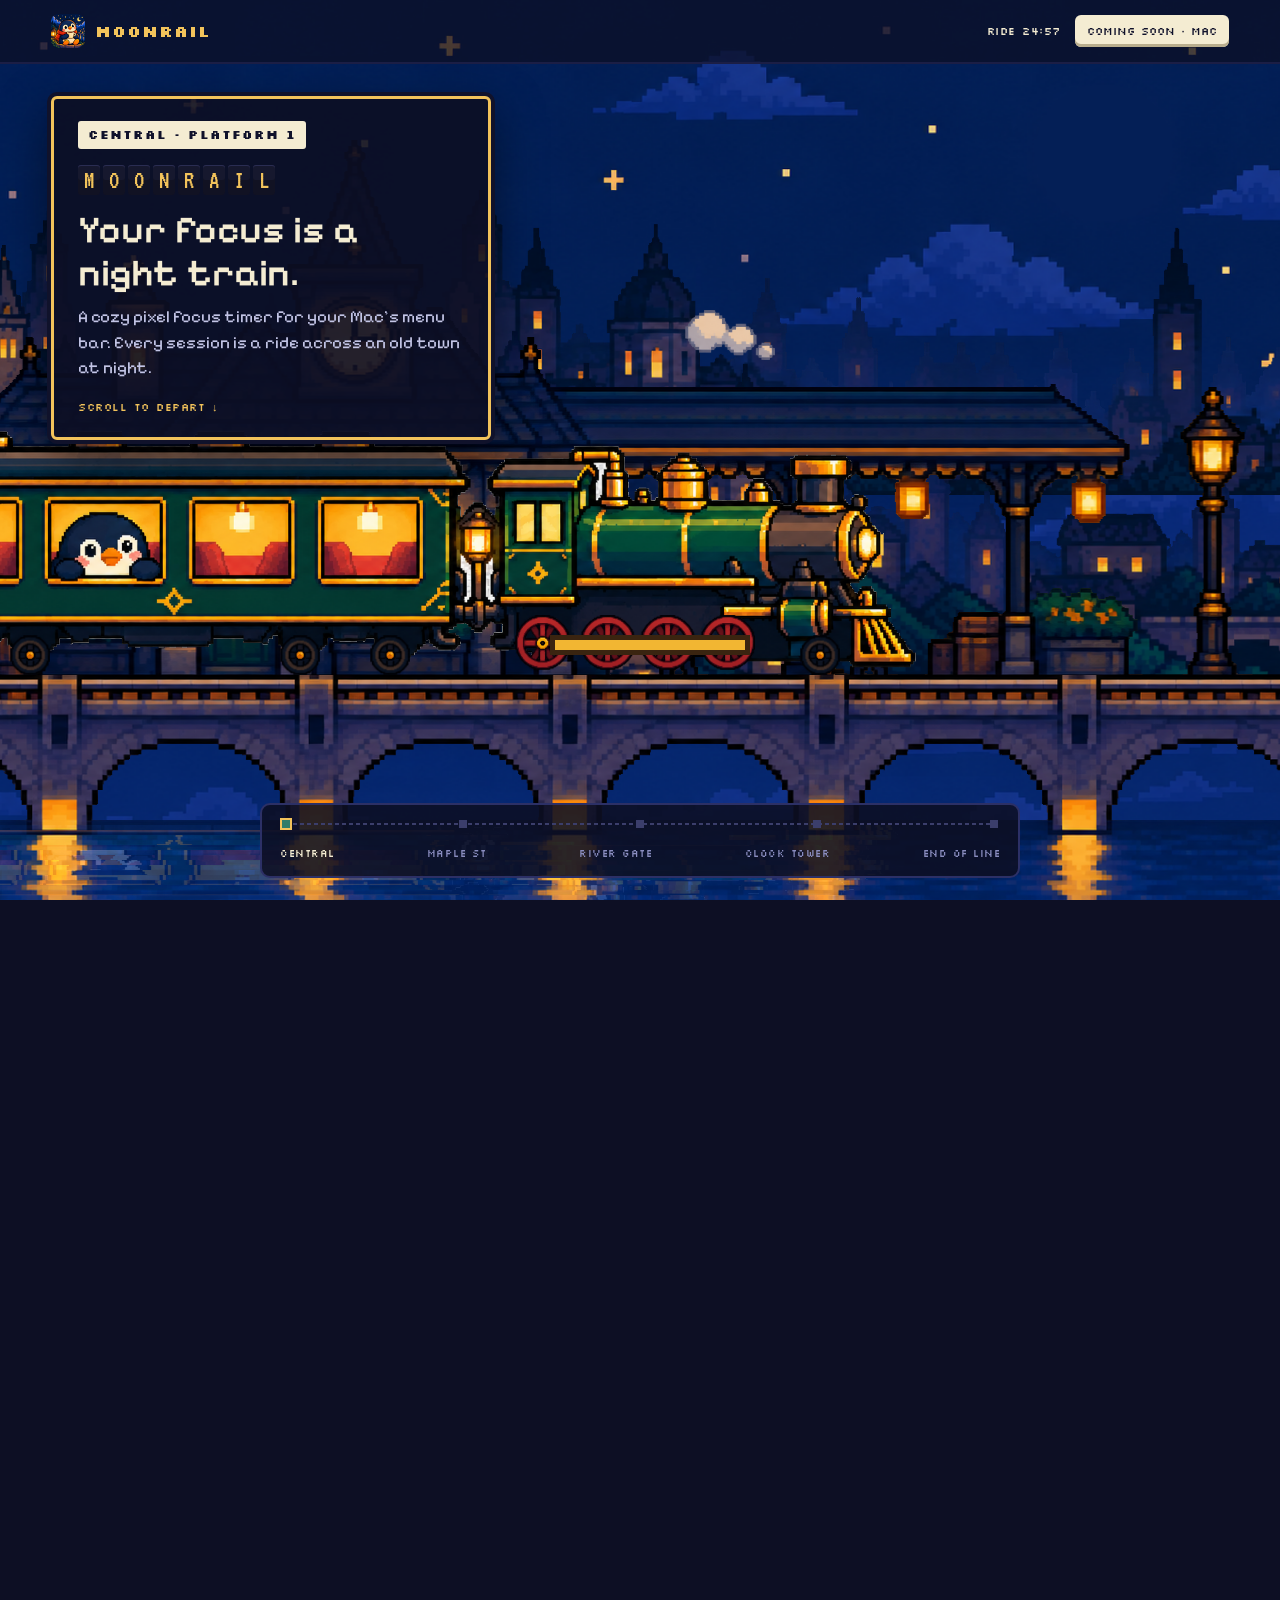
==== commit affc2fc4: "End of the Line: Snow Mountain Line card, new Pro rows, HD stills Pro rows: rides and halt lengths, " ====
--- a/index.html
+++ b/index.html
@@ -12,7 +12,7 @@
 <meta property="og:url" content="https://moonrailapp.github.io/">
 <meta property="og:title" content="Moonrail · a cozy pixel focus timer for Mac">
 <meta property="og:description" content="Your focus is a night train. A cozy pixel focus timer for your Mac's menu bar.">
-<meta property="og:image" content="https://moonrailapp.github.io/img/og.png">
+<meta property="og:image" content="https://moonrailapp.github.io/img/og.jpg">
 <meta property="og:image:width" content="1200">
 <meta property="og:image:height" content="630">
 <meta property="og:image:alt" content="The Moonrail night train stopped at a station in a pixel-art old town at night, with the Moonrail icon and title.">
@@ -40,7 +40,7 @@
   <div class="stage">
     <div class="scene">
       <canvas id="scene" width="332" height="208" role="img" aria-label="The Moonrail night train crossing a pixel-art old town at night, stopping at stations along a river bridge."></canvas>
-      <img class="still" src="img/still.png" width="332" height="208" alt="The Moonrail night train stopped at a station in a pixel-art old town at night, with Momo the penguin on the platform holding a cup of tea.">
+      <img class="still" src="img/still.webp" width="1328" height="832" loading="lazy" alt="The Moonrail night train stopped at a station in a pixel-art old town at night, with Momo the penguin on the platform holding a cup of tea.">
     </div>
 
     <header class="topbar">
@@ -97,13 +97,17 @@
       </section>
 
       <section class="sign" id="end-of-the-line" data-station="4" aria-labelledby="end-title">
+        <img class="end-still" src="img/end.webp" width="1328" height="832" loading="lazy" alt="The Moonrail train at a snowy mountain station at sunrise, with Momo the penguin waving on the platform.">
         <span class="plate">END OF THE LINE</span>
+        <p class="line-note">You're on the Snow Mountain Line <span class="gold">(Pro)</span></p>
         <h2 class="stitle" id="end-title">The ride is free. Pro goes further.</h2>
         <ul class="pro">
           <li><span>Rides from 15 to 90 min, and your own halt lengths</span><span class="gold">PRO</span></li>
           <li><span>The full logbook, every year</span><span class="gold">PRO</span></li>
           <li><span>Pin the train to your desktop</span><span class="gold">PRO</span></li>
-          <li><span>Unlimited cargo, new lines to come</span><span class="gold">PRO</span></li>
+          <li><span>Unlimited cargo</span><span class="gold">PRO</span></li>
+          <li><span>The Snow Mountain Line, from night to sunrise</span><span class="gold">PRO</span></li>
+          <li><span>Every new line to come</span><span class="gold">PRO</span></li>
         </ul>
         <p class="price">From $1.99 a month · $11.99 a year with 7 days free · or $23.99 once. Prices vary by country.</p>
         <p class="store"><span class="store-badge">COMING SOON TO THE MAC APP STORE</span></p>
--- a/css/site.css
+++ b/css/site.css
@@ -43,8 +43,7 @@
 .brand span { font-family: var(--label); font-size: 16px; font-weight: 700; color: var(--gold); letter-spacing: 1px; }
 .topbar-right { display: flex; align-items: center; gap: 14px; }
 .clock { font-family: var(--label); font-size: 11px; color: var(--cream); letter-spacing: .5px; display: none; white-space: nowrap; }
-.badge { display: block; flex: none; line-height: 0; border-radius: 7px; }
-.badge img { display: block; width: auto; height: 40px; }
+.badge { font-family: var(--label); font-size: 11px; color: var(--card-2); background: var(--cream); padding: 8px 12px; border-radius: 6px; box-shadow: inset 0 -3px 0 #b9ae8e; white-space: nowrap; }
 
 .plate { display: inline-flex; align-items: center; gap: 8px; background: var(--cream); color: var(--card-2); font-family: var(--label); font-size: 12px; font-weight: 700; padding: 5px 10px; border-radius: 3px; letter-spacing: 1px; }
 
@@ -75,14 +74,15 @@
 .heat .l3 { background: #b88a2a; }
 .heat .l4 { background: var(--gold); }
 
+.line-note { margin: 10px 0 0; font-family: var(--label); font-size: 11px; color: var(--muted); letter-spacing: .5px; }
+.end-still { display: block; width: 100%; height: auto; aspect-ratio: 332 / 208; border-radius: 4px; border: 2px solid var(--border); margin: 0 0 16px; }
+html.ride .end-still { display: none; }
 .pro { list-style: none; margin: 0; padding: 0; }
 .pro li { display: flex; justify-content: space-between; gap: 10px; padding: 8px 0; border-bottom: 1px dashed var(--border); font-size: 15px; color: var(--text); }
 .pro li .gold { font-family: var(--label); font-size: 11px; align-self: center; }
 .price { margin: 14px 0 0; font-size: 15px; color: var(--cream); }
 .store { margin: 16px 0 0; }
-.store-badge { display: inline-block; line-height: 0; border-radius: 9px; }
-.store-badge img { display: block; width: auto; height: 48px; }
-.badge:focus-visible, .store-badge:focus-visible { outline: 2px solid var(--gold-hi); outline-offset: 3px; }
+.store-badge { display: inline-block; font-family: var(--label); font-size: 12px; color: var(--card-2); background: var(--gold); padding: 12px 16px; border-radius: 8px; box-shadow: inset 0 -4px 0 #b8892e; }
 .foot { margin-top: 16px; display: flex; gap: 8px 16px; flex-wrap: wrap; align-items: center; }
 .foot nav { display: flex; gap: 8px 16px; flex-wrap: wrap; }
 .foot a.mini { color: var(--muted); text-decoration: none; padding: 4px 0; }
@@ -92,7 +92,7 @@
 .stage { position: relative; }
 .scene { position: relative; height: clamp(260px, 58vh, 640px); overflow: hidden; background: #031e55; }
 .scene canvas, .scene .still { position: absolute; inset: 0; width: 100%; height: 100%; display: block; }
-.scene .still { object-fit: cover; object-position: 62% 50%; image-rendering: pixelated; }
+.scene .still { object-fit: cover; object-position: 62% 50%; }
 html.js .scene .still { display: none; }
 html:not(.js) .scene canvas { display: none; }
 .signs { display: grid; gap: 32px; max-width: 640px; margin: -48px auto 0; padding: 0 16px 64px; position: relative; z-index: 2; }
@@ -118,6 +118,13 @@
 .route-names a:hover { color: var(--gold-hi); }
 .route-names a.here { color: var(--cream); }
 
+/* END OF THE LINE has the longest card: a little wider on desktops, so its rows don't wrap. */
+@media (min-width: 721px) {
+  html.ride .sign#end-of-the-line { width: min(520px, calc(100% - 32px)); }
+  html.ride #end-of-the-line .line-note { margin-top: 8px; }
+  html.ride #end-of-the-line .pro li { padding: 5px 0; }
+}
+
 /* Short desktop windows: tighten the cards so the last stop fits above the route bar. */
 @media (max-height: 780px) and (min-width: 721px) {
   html.ride .sign { top: 80px; padding: 16px 20px; }
@@ -126,6 +133,8 @@
   html.ride .pro li { padding: 5px 0; }
   html.ride .store { margin-top: 12px; }
   html.ride .flap { margin-top: 12px; }
+  html.ride #end-of-the-line .stitle { font-size: 28px; }
+  html.ride #end-of-the-line .pro li { padding: 3px 0; }
 }
 
 /* Phones: scene in the top half, the card across the bottom, a compact route bar. */
@@ -134,6 +143,7 @@
   .topbar { height: 56px; }
   .brand img { width: 30px; height: 30px; }
   .brand span { font-size: 14px; }
+  .badge { font-size: 10px; padding: 7px 9px; }
   .topbar-right { gap: 10px; }
   .sign { padding: 18px 18px; }
   .stitle { font-size: 26px; }
@@ -147,7 +157,7 @@
   html.ride .pro li { padding: 5px 0; font-size: 14px; }
   html.ride .price { font-size: 14px; margin-top: 10px; }
   html.ride .store { margin-top: 12px; }
-  html.ride .store-badge img { height: 40px; }
+  html.ride .store-badge { font-size: 11px; padding: 10px 12px; }
   html.ride .foot { margin-top: 12px; }
   html.ride .route { bottom: 12px; width: calc(100% - 24px); padding: 8px 12px; border-radius: 8px; }
   .route-names { justify-content: center; margin-top: 6px; }
@@ -161,9 +171,9 @@
   .brand span { font-size: 12px; letter-spacing: .5px; }
   .topbar-right { gap: 8px; }
   .clock { font-size: 10px; letter-spacing: 0; }
-}
-/* The 40px App Store badge and the ride clock don't both fit here. */
-@media (max-width: 440px) {
+  .badge { font-size: 9px; padding: 6px 7px; }
+}
+@media (max-width: 370px) {
   .clock { display: none !important; }
 }
 /* Short phones: keep the longest card clear of the header. */
@@ -172,9 +182,28 @@
   html.ride .stitle { font-size: 21px; margin: 8px 0 6px; }
   html.ride .stext, html.ride .price { font-size: 14px; }
   html.ride .pro li { padding: 3px 0; font-size: 13px; }
-  html.ride .store, html.ride .foot { margin-top: 10px; }
-  html.ride .foot, html.ride .foot nav { gap: 2px 12px; }
+  html.ride .store-badge { padding: 8px 10px; }
   html.ride .flap { margin-top: 10px; }
+  /* The Pro list runs on as one paragraph, so the longest card fits. */
+  html.ride #end-of-the-line .line-note { font-size: 9px; letter-spacing: 0; margin-top: 6px; }
+  html.ride #end-of-the-line .pro { border-top: 1px dashed var(--border); border-bottom: 1px dashed var(--border); padding: 6px 0; font-size: 13px; line-height: 1.45; }
+  html.ride #end-of-the-line .pro li { display: inline; padding: 0; border: 0; font-size: inherit; }
+  html.ride #end-of-the-line .pro li .gold { display: none; }
+  html.ride #end-of-the-line .pro li + li::before { content: " · "; color: var(--gold); }
+  html.ride .foot { gap: 4px 12px; margin-top: 10px; }
+  html.ride .foot nav { gap: 4px 12px; }
+  html.ride .foot .mini { font-size: 10px; letter-spacing: 0; }
+}
+/* The smallest phones: a little smaller still. */
+@media (max-width: 360px) and (max-height: 600px) {
+  html.ride .stitle { margin: 6px 0 4px; }
+  html.ride .price { font-size: 13px; line-height: 1.35; margin-top: 8px; }
+  html.ride #end-of-the-line .pro { padding: 4px 0; font-size: 12px; }
+  html.ride .store { margin-top: 8px; }
+  html.ride .sign { padding: 10px 14px; }
+  html.ride .plate { padding: 4px 8px; }
+  html.ride #end-of-the-line .line-note { margin-top: 4px; }
+  html.ride .store-badge { padding: 6px 10px; }
 }
 
 /* ---------- sub-pages ---------- */
@@ -192,7 +221,7 @@
 .doc details { border-bottom: 1px dashed var(--border); padding: 10px 0; }
 .doc summary { cursor: pointer; color: var(--cream); font-weight: 500; }
 .doc details p { margin: 8px 0 4px; }
-.doc .banner { display: block; width: 100%; height: auto; aspect-ratio: 332 / 208; image-rendering: pixelated; border-radius: 6px; border: 2px solid var(--border); margin: 0 0 24px; }
+.doc .banner { display: block; width: 100%; height: auto; aspect-ratio: 332 / 208; border-radius: 6px; border: 2px solid var(--border); margin: 0 0 24px; }
 .page-foot { max-width: 720px; margin: 0 auto; padding: 0 16px 40px; display: flex; gap: 8px 16px; flex-wrap: wrap; justify-content: center; }
 .page-foot a.mini { color: var(--muted); text-decoration: none; }
 .page-foot a.mini:hover, .page-foot a.mini[aria-current] { color: var(--gold); }
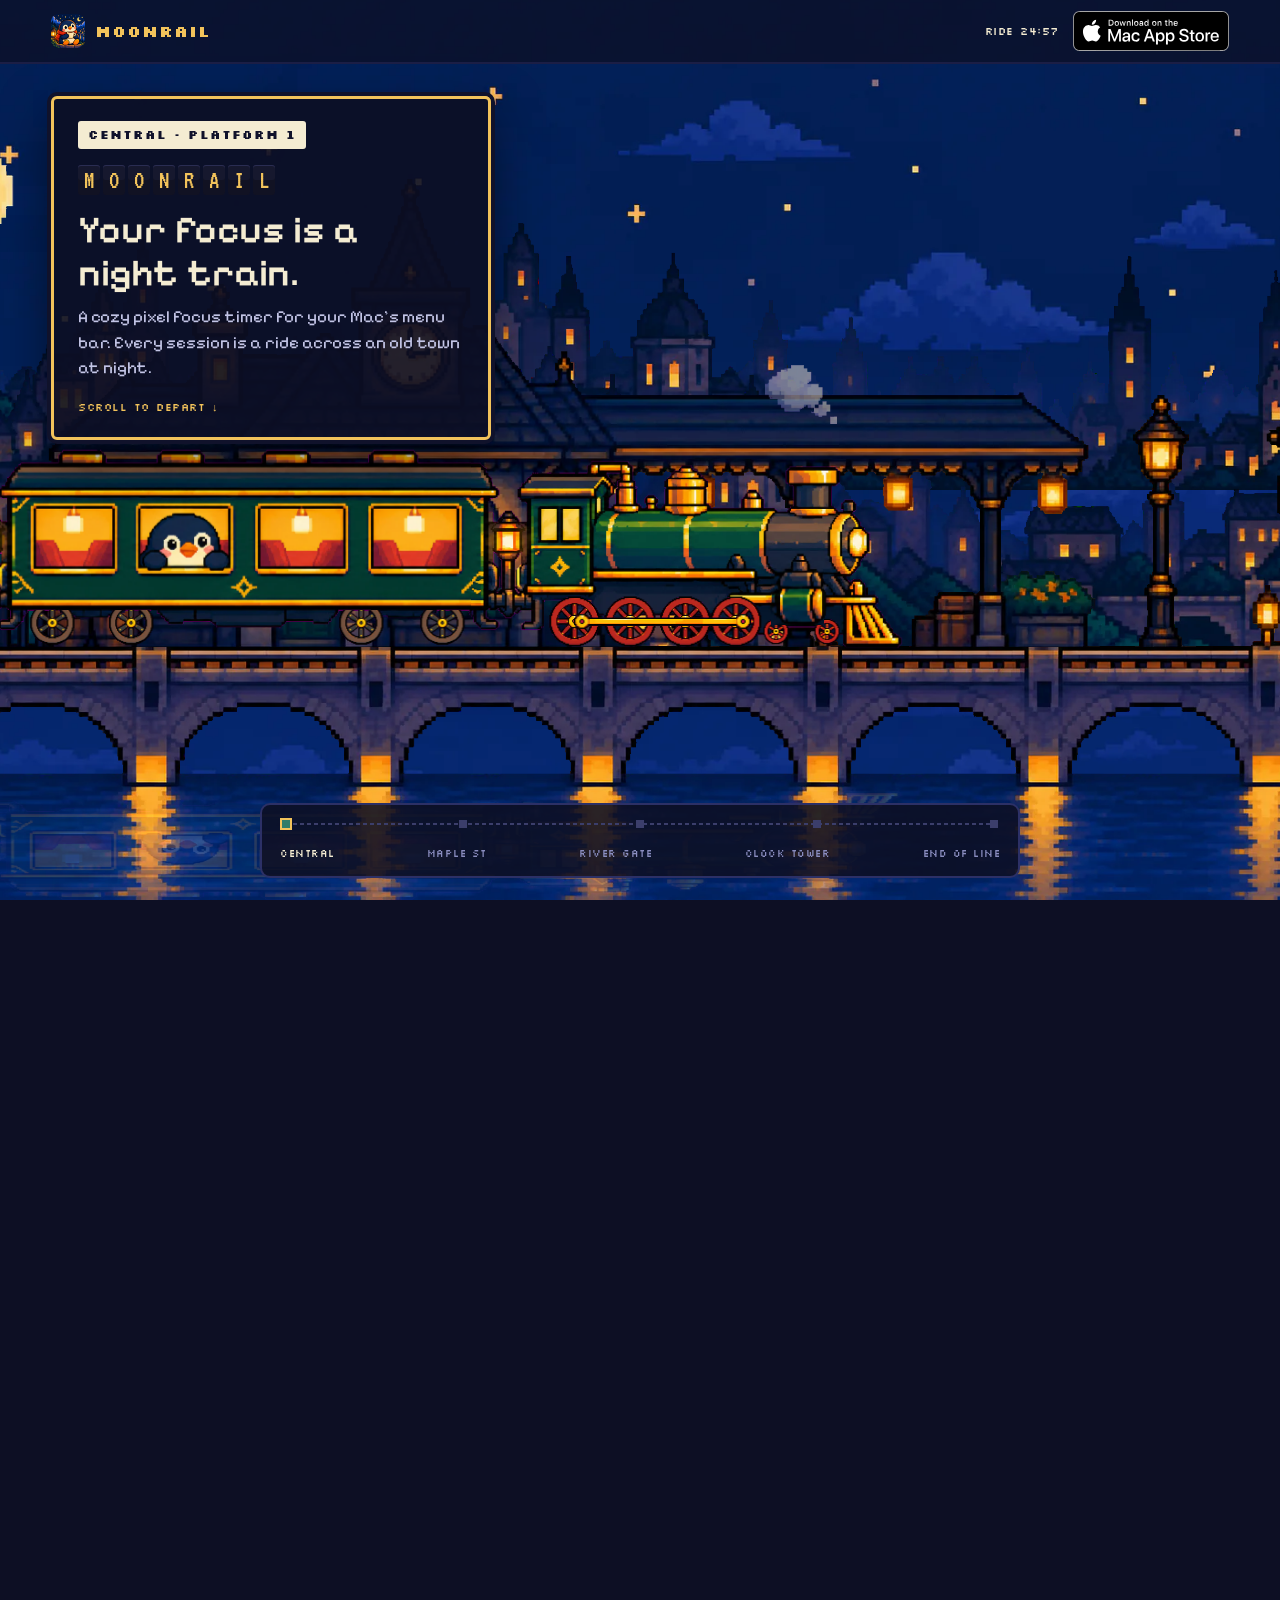
==== commit a1c35506: "Merge branch 'launch'" ====
--- a/index.html
+++ b/index.html
@@ -12,7 +12,7 @@
 <meta property="og:url" content="https://moonrailapp.github.io/">
 <meta property="og:title" content="Moonrail · a cozy pixel focus timer for Mac">
 <meta property="og:description" content="Your focus is a night train. A cozy pixel focus timer for your Mac's menu bar.">
-<meta property="og:image" content="https://moonrailapp.github.io/img/og.jpg">
+<meta property="og:image" content="https://moonrailapp.github.io/img/og.png">
 <meta property="og:image:width" content="1200">
 <meta property="og:image:height" content="630">
 <meta property="og:image:alt" content="The Moonrail night train stopped at a station in a pixel-art old town at night, with the Moonrail icon and title.">
@@ -40,7 +40,7 @@
   <div class="stage">
     <div class="scene">
       <canvas id="scene" width="332" height="208" role="img" aria-label="The Moonrail night train crossing a pixel-art old town at night, stopping at stations along a river bridge."></canvas>
-      <img class="still" src="img/still.webp" width="1328" height="832" loading="lazy" alt="The Moonrail night train stopped at a station in a pixel-art old town at night, with Momo the penguin on the platform holding a cup of tea.">
+      <img class="still" src="img/still.png" width="332" height="208" alt="The Moonrail night train stopped at a station in a pixel-art old town at night, with Momo the penguin on the platform holding a cup of tea.">
     </div>
 
     <header class="topbar">
@@ -50,7 +50,7 @@
       </a>
       <div class="topbar-right">
         <span class="clock" id="clock" aria-hidden="true">RIDE 25:00</span>
-        <span class="badge">COMING SOON · MAC</span>
+        <a class="badge" href="https://apps.apple.com/app/id6825285412"><img src="img/mac-app-store-badge.svg" width="156" height="40" alt="Download on the Mac App Store"></a>
       </div>
     </header>
 
@@ -97,20 +97,16 @@
       </section>
 
       <section class="sign" id="end-of-the-line" data-station="4" aria-labelledby="end-title">
-        <img class="end-still" src="img/end.webp" width="1328" height="832" loading="lazy" alt="The Moonrail train at a snowy mountain station at sunrise, with Momo the penguin waving on the platform.">
         <span class="plate">END OF THE LINE</span>
-        <p class="line-note">You're on the Snow Mountain Line <span class="gold">(Pro)</span></p>
         <h2 class="stitle" id="end-title">The ride is free. Pro goes further.</h2>
         <ul class="pro">
           <li><span>Rides from 15 to 90 min, and your own halt lengths</span><span class="gold">PRO</span></li>
           <li><span>The full logbook, every year</span><span class="gold">PRO</span></li>
           <li><span>Pin the train to your desktop</span><span class="gold">PRO</span></li>
-          <li><span>Unlimited cargo</span><span class="gold">PRO</span></li>
-          <li><span>The Snow Mountain Line, from night to sunrise</span><span class="gold">PRO</span></li>
-          <li><span>Every new line to come</span><span class="gold">PRO</span></li>
+          <li><span>Unlimited cargo, new lines to come</span><span class="gold">PRO</span></li>
         </ul>
         <p class="price">From $1.99 a month · $11.99 a year with 7 days free · or $23.99 once. Prices vary by country.</p>
-        <p class="store"><span class="store-badge">COMING SOON TO THE MAC APP STORE</span></p>
+        <p class="store"><a class="store-badge" href="https://apps.apple.com/app/id6825285412"><img src="img/mac-app-store-badge.svg" width="156" height="40" alt="Download on the Mac App Store"></a></p>
         <footer class="foot">
           <nav aria-label="Site">
             <a class="mini" href="privacy.html">PRIVACY</a>
--- a/css/site.css
+++ b/css/site.css
@@ -43,7 +43,8 @@
 .brand span { font-family: var(--label); font-size: 16px; font-weight: 700; color: var(--gold); letter-spacing: 1px; }
 .topbar-right { display: flex; align-items: center; gap: 14px; }
 .clock { font-family: var(--label); font-size: 11px; color: var(--cream); letter-spacing: .5px; display: none; white-space: nowrap; }
-.badge { font-family: var(--label); font-size: 11px; color: var(--card-2); background: var(--cream); padding: 8px 12px; border-radius: 6px; box-shadow: inset 0 -3px 0 #b9ae8e; white-space: nowrap; }
+.badge { display: block; flex: none; line-height: 0; border-radius: 7px; }
+.badge img { display: block; width: auto; height: 40px; }
 
 .plate { display: inline-flex; align-items: center; gap: 8px; background: var(--cream); color: var(--card-2); font-family: var(--label); font-size: 12px; font-weight: 700; padding: 5px 10px; border-radius: 3px; letter-spacing: 1px; }
 
@@ -74,15 +75,14 @@
 .heat .l3 { background: #b88a2a; }
 .heat .l4 { background: var(--gold); }
 
-.line-note { margin: 10px 0 0; font-family: var(--label); font-size: 11px; color: var(--muted); letter-spacing: .5px; }
-.end-still { display: block; width: 100%; height: auto; aspect-ratio: 332 / 208; border-radius: 4px; border: 2px solid var(--border); margin: 0 0 16px; }
-html.ride .end-still { display: none; }
 .pro { list-style: none; margin: 0; padding: 0; }
 .pro li { display: flex; justify-content: space-between; gap: 10px; padding: 8px 0; border-bottom: 1px dashed var(--border); font-size: 15px; color: var(--text); }
 .pro li .gold { font-family: var(--label); font-size: 11px; align-self: center; }
 .price { margin: 14px 0 0; font-size: 15px; color: var(--cream); }
 .store { margin: 16px 0 0; }
-.store-badge { display: inline-block; font-family: var(--label); font-size: 12px; color: var(--card-2); background: var(--gold); padding: 12px 16px; border-radius: 8px; box-shadow: inset 0 -4px 0 #b8892e; }
+.store-badge { display: inline-block; line-height: 0; border-radius: 9px; }
+.store-badge img { display: block; width: auto; height: 48px; }
+.badge:focus-visible, .store-badge:focus-visible { outline: 2px solid var(--gold-hi); outline-offset: 3px; }
 .foot { margin-top: 16px; display: flex; gap: 8px 16px; flex-wrap: wrap; align-items: center; }
 .foot nav { display: flex; gap: 8px 16px; flex-wrap: wrap; }
 .foot a.mini { color: var(--muted); text-decoration: none; padding: 4px 0; }
@@ -92,7 +92,7 @@
 .stage { position: relative; }
 .scene { position: relative; height: clamp(260px, 58vh, 640px); overflow: hidden; background: #031e55; }
 .scene canvas, .scene .still { position: absolute; inset: 0; width: 100%; height: 100%; display: block; }
-.scene .still { object-fit: cover; object-position: 62% 50%; }
+.scene .still { object-fit: cover; object-position: 62% 50%; image-rendering: pixelated; }
 html.js .scene .still { display: none; }
 html:not(.js) .scene canvas { display: none; }
 .signs { display: grid; gap: 32px; max-width: 640px; margin: -48px auto 0; padding: 0 16px 64px; position: relative; z-index: 2; }
@@ -118,13 +118,6 @@
 .route-names a:hover { color: var(--gold-hi); }
 .route-names a.here { color: var(--cream); }
 
-/* END OF THE LINE has the longest card: a little wider on desktops, so its rows don't wrap. */
-@media (min-width: 721px) {
-  html.ride .sign#end-of-the-line { width: min(520px, calc(100% - 32px)); }
-  html.ride #end-of-the-line .line-note { margin-top: 8px; }
-  html.ride #end-of-the-line .pro li { padding: 5px 0; }
-}
-
 /* Short desktop windows: tighten the cards so the last stop fits above the route bar. */
 @media (max-height: 780px) and (min-width: 721px) {
   html.ride .sign { top: 80px; padding: 16px 20px; }
@@ -133,8 +126,6 @@
   html.ride .pro li { padding: 5px 0; }
   html.ride .store { margin-top: 12px; }
   html.ride .flap { margin-top: 12px; }
-  html.ride #end-of-the-line .stitle { font-size: 28px; }
-  html.ride #end-of-the-line .pro li { padding: 3px 0; }
 }
 
 /* Phones: scene in the top half, the card across the bottom, a compact route bar. */
@@ -143,7 +134,6 @@
   .topbar { height: 56px; }
   .brand img { width: 30px; height: 30px; }
   .brand span { font-size: 14px; }
-  .badge { font-size: 10px; padding: 7px 9px; }
   .topbar-right { gap: 10px; }
   .sign { padding: 18px 18px; }
   .stitle { font-size: 26px; }
@@ -157,7 +147,7 @@
   html.ride .pro li { padding: 5px 0; font-size: 14px; }
   html.ride .price { font-size: 14px; margin-top: 10px; }
   html.ride .store { margin-top: 12px; }
-  html.ride .store-badge { font-size: 11px; padding: 10px 12px; }
+  html.ride .store-badge img { height: 40px; }
   html.ride .foot { margin-top: 12px; }
   html.ride .route { bottom: 12px; width: calc(100% - 24px); padding: 8px 12px; border-radius: 8px; }
   .route-names { justify-content: center; margin-top: 6px; }
@@ -171,9 +161,9 @@
   .brand span { font-size: 12px; letter-spacing: .5px; }
   .topbar-right { gap: 8px; }
   .clock { font-size: 10px; letter-spacing: 0; }
-  .badge { font-size: 9px; padding: 6px 7px; }
-}
-@media (max-width: 370px) {
+}
+/* The 40px App Store badge and the ride clock don't both fit here. */
+@media (max-width: 440px) {
   .clock { display: none !important; }
 }
 /* Short phones: keep the longest card clear of the header. */
@@ -182,28 +172,9 @@
   html.ride .stitle { font-size: 21px; margin: 8px 0 6px; }
   html.ride .stext, html.ride .price { font-size: 14px; }
   html.ride .pro li { padding: 3px 0; font-size: 13px; }
-  html.ride .store-badge { padding: 8px 10px; }
+  html.ride .store, html.ride .foot { margin-top: 10px; }
+  html.ride .foot, html.ride .foot nav { gap: 2px 12px; }
   html.ride .flap { margin-top: 10px; }
-  /* The Pro list runs on as one paragraph, so the longest card fits. */
-  html.ride #end-of-the-line .line-note { font-size: 9px; letter-spacing: 0; margin-top: 6px; }
-  html.ride #end-of-the-line .pro { border-top: 1px dashed var(--border); border-bottom: 1px dashed var(--border); padding: 6px 0; font-size: 13px; line-height: 1.45; }
-  html.ride #end-of-the-line .pro li { display: inline; padding: 0; border: 0; font-size: inherit; }
-  html.ride #end-of-the-line .pro li .gold { display: none; }
-  html.ride #end-of-the-line .pro li + li::before { content: " · "; color: var(--gold); }
-  html.ride .foot { gap: 4px 12px; margin-top: 10px; }
-  html.ride .foot nav { gap: 4px 12px; }
-  html.ride .foot .mini { font-size: 10px; letter-spacing: 0; }
-}
-/* The smallest phones: a little smaller still. */
-@media (max-width: 360px) and (max-height: 600px) {
-  html.ride .stitle { margin: 6px 0 4px; }
-  html.ride .price { font-size: 13px; line-height: 1.35; margin-top: 8px; }
-  html.ride #end-of-the-line .pro { padding: 4px 0; font-size: 12px; }
-  html.ride .store { margin-top: 8px; }
-  html.ride .sign { padding: 10px 14px; }
-  html.ride .plate { padding: 4px 8px; }
-  html.ride #end-of-the-line .line-note { margin-top: 4px; }
-  html.ride .store-badge { padding: 6px 10px; }
 }
 
 /* ---------- sub-pages ---------- */
@@ -221,7 +192,7 @@
 .doc details { border-bottom: 1px dashed var(--border); padding: 10px 0; }
 .doc summary { cursor: pointer; color: var(--cream); font-weight: 500; }
 .doc details p { margin: 8px 0 4px; }
-.doc .banner { display: block; width: 100%; height: auto; aspect-ratio: 332 / 208; border-radius: 6px; border: 2px solid var(--border); margin: 0 0 24px; }
+.doc .banner { display: block; width: 100%; height: auto; aspect-ratio: 332 / 208; image-rendering: pixelated; border-radius: 6px; border: 2px solid var(--border); margin: 0 0 24px; }
 .page-foot { max-width: 720px; margin: 0 auto; padding: 0 16px 40px; display: flex; gap: 8px 16px; flex-wrap: wrap; justify-content: center; }
 .page-foot a.mini { color: var(--muted); text-decoration: none; }
 .page-foot a.mini:hover, .page-foot a.mini[aria-current] { color: var(--gold); }
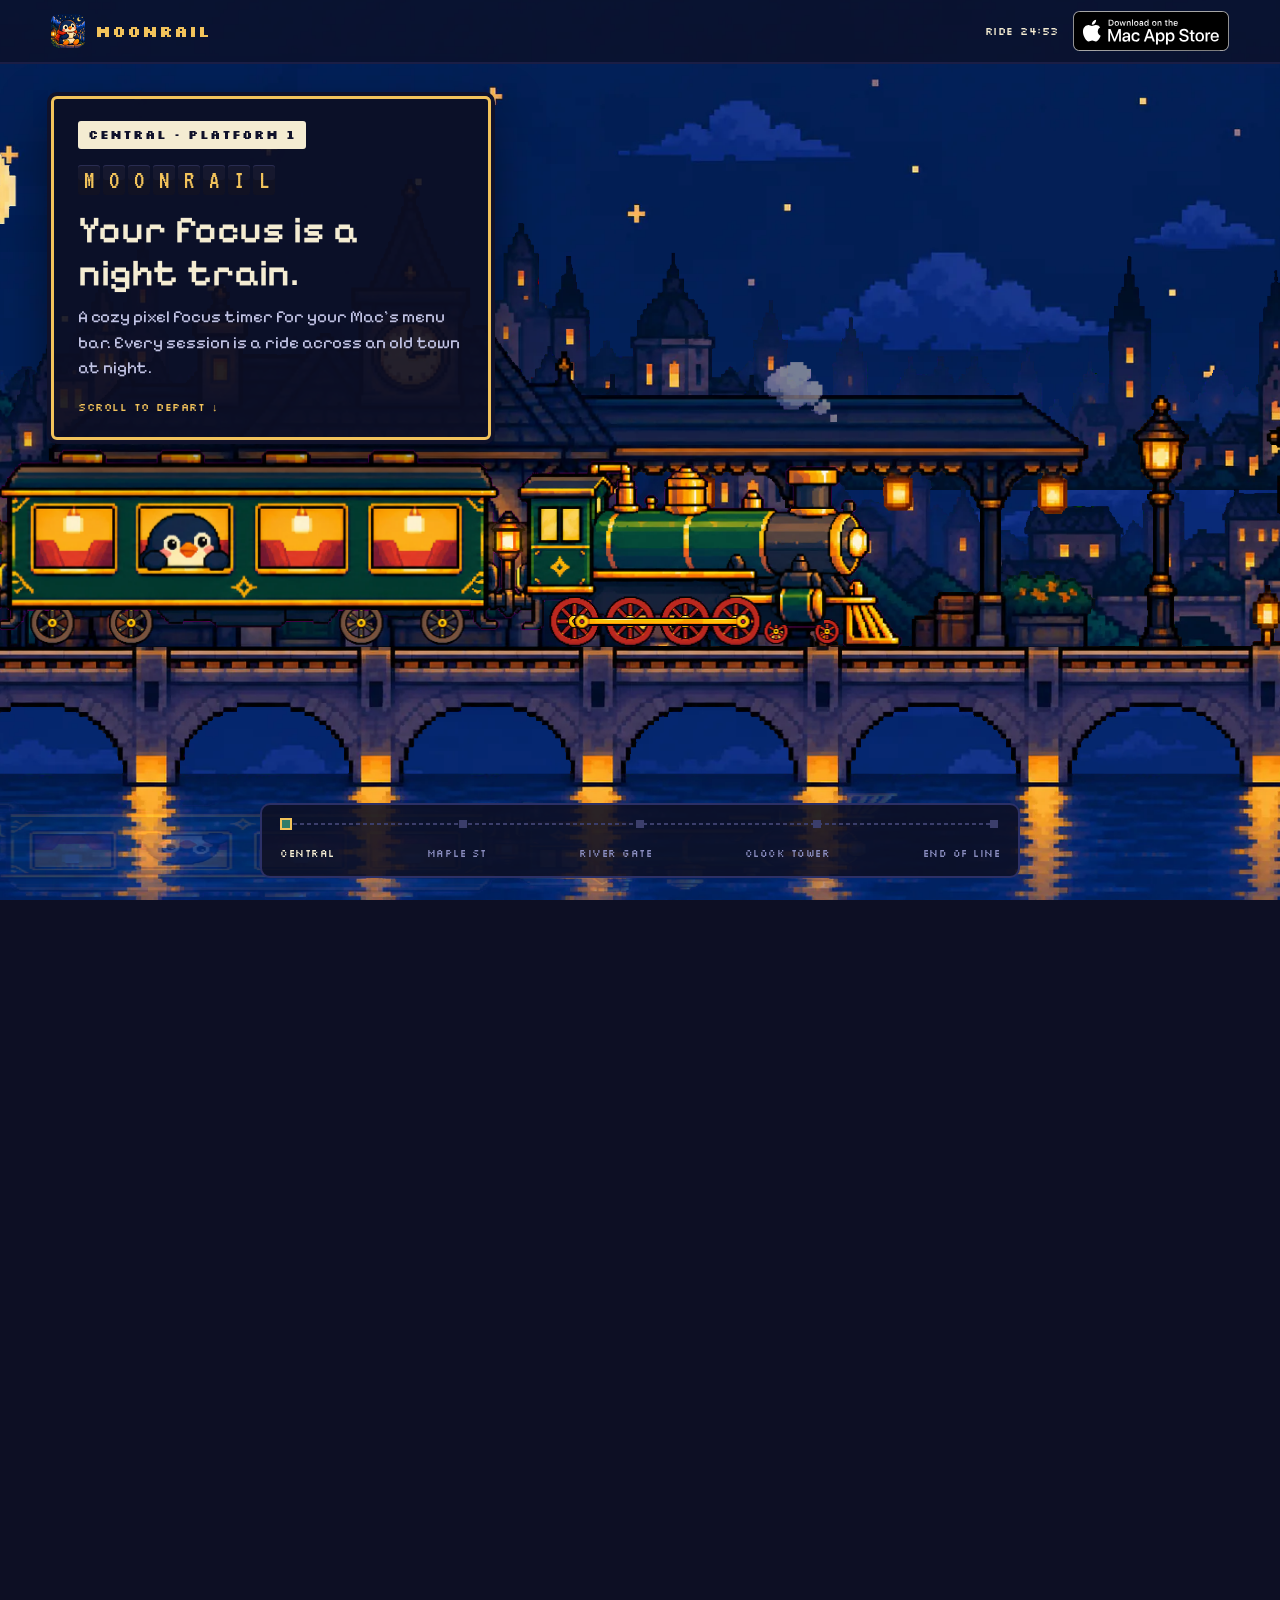
==== commit 55a416c9: "Merge branch 'main' into moonrail-1.1" ====
--- a/index.html
+++ b/index.html
@@ -12,7 +12,7 @@
 <meta property="og:url" content="https://moonrailapp.github.io/">
 <meta property="og:title" content="Moonrail · a cozy pixel focus timer for Mac">
 <meta property="og:description" content="Your focus is a night train. A cozy pixel focus timer for your Mac's menu bar.">
-<meta property="og:image" content="https://moonrailapp.github.io/img/og.png">
+<meta property="og:image" content="https://moonrailapp.github.io/img/og.jpg">
 <meta property="og:image:width" content="1200">
 <meta property="og:image:height" content="630">
 <meta property="og:image:alt" content="The Moonrail night train stopped at a station in a pixel-art old town at night, with the Moonrail icon and title.">
@@ -40,7 +40,7 @@
   <div class="stage">
     <div class="scene">
       <canvas id="scene" width="332" height="208" role="img" aria-label="The Moonrail night train crossing a pixel-art old town at night, stopping at stations along a river bridge."></canvas>
-      <img class="still" src="img/still.png" width="332" height="208" alt="The Moonrail night train stopped at a station in a pixel-art old town at night, with Momo the penguin on the platform holding a cup of tea.">
+      <img class="still" src="img/still.webp" width="1328" height="832" loading="lazy" alt="The Moonrail night train stopped at a station in a pixel-art old town at night, with Momo the penguin on the platform holding a cup of tea.">
     </div>
 
     <header class="topbar">
@@ -97,13 +97,17 @@
       </section>
 
       <section class="sign" id="end-of-the-line" data-station="4" aria-labelledby="end-title">
+        <img class="end-still" src="img/end.webp" width="1328" height="832" loading="lazy" alt="The Moonrail train at a snowy mountain station at sunrise, with Momo the penguin waving on the platform.">
         <span class="plate">END OF THE LINE</span>
+        <p class="line-note">You're on the Snow Mountain Line <span class="gold">(Pro)</span></p>
         <h2 class="stitle" id="end-title">The ride is free. Pro goes further.</h2>
         <ul class="pro">
           <li><span>Rides from 15 to 90 min, and your own halt lengths</span><span class="gold">PRO</span></li>
           <li><span>The full logbook, every year</span><span class="gold">PRO</span></li>
           <li><span>Pin the train to your desktop</span><span class="gold">PRO</span></li>
-          <li><span>Unlimited cargo, new lines to come</span><span class="gold">PRO</span></li>
+          <li><span>Unlimited cargo</span><span class="gold">PRO</span></li>
+          <li><span>The Snow Mountain Line, from night to sunrise</span><span class="gold">PRO</span></li>
+          <li><span>Every new line to come</span><span class="gold">PRO</span></li>
         </ul>
         <p class="price">From $1.99 a month · $11.99 a year with 7 days free · or $23.99 once. Prices vary by country.</p>
         <p class="store"><a class="store-badge" href="https://apps.apple.com/app/id6825285412"><img src="img/mac-app-store-badge.svg" width="156" height="40" alt="Download on the Mac App Store"></a></p>
--- a/css/site.css
+++ b/css/site.css
@@ -75,6 +75,9 @@
 .heat .l3 { background: #b88a2a; }
 .heat .l4 { background: var(--gold); }
 
+.line-note { margin: 10px 0 0; font-family: var(--label); font-size: 11px; color: var(--muted); letter-spacing: .5px; }
+.end-still { display: block; width: 100%; height: auto; aspect-ratio: 332 / 208; border-radius: 4px; border: 2px solid var(--border); margin: 0 0 16px; }
+html.ride .end-still { display: none; }
 .pro { list-style: none; margin: 0; padding: 0; }
 .pro li { display: flex; justify-content: space-between; gap: 10px; padding: 8px 0; border-bottom: 1px dashed var(--border); font-size: 15px; color: var(--text); }
 .pro li .gold { font-family: var(--label); font-size: 11px; align-self: center; }
@@ -92,7 +95,7 @@
 .stage { position: relative; }
 .scene { position: relative; height: clamp(260px, 58vh, 640px); overflow: hidden; background: #031e55; }
 .scene canvas, .scene .still { position: absolute; inset: 0; width: 100%; height: 100%; display: block; }
-.scene .still { object-fit: cover; object-position: 62% 50%; image-rendering: pixelated; }
+.scene .still { object-fit: cover; object-position: 62% 50%; }
 html.js .scene .still { display: none; }
 html:not(.js) .scene canvas { display: none; }
 .signs { display: grid; gap: 32px; max-width: 640px; margin: -48px auto 0; padding: 0 16px 64px; position: relative; z-index: 2; }
@@ -118,6 +121,13 @@
 .route-names a:hover { color: var(--gold-hi); }
 .route-names a.here { color: var(--cream); }
 
+/* END OF THE LINE has the longest card: a little wider on desktops, so its rows don't wrap. */
+@media (min-width: 721px) {
+  html.ride .sign#end-of-the-line { width: min(520px, calc(100% - 32px)); }
+  html.ride #end-of-the-line .line-note { margin-top: 8px; }
+  html.ride #end-of-the-line .pro li { padding: 5px 0; }
+}
+
 /* Short desktop windows: tighten the cards so the last stop fits above the route bar. */
 @media (max-height: 780px) and (min-width: 721px) {
   html.ride .sign { top: 80px; padding: 16px 20px; }
@@ -126,6 +136,8 @@
   html.ride .pro li { padding: 5px 0; }
   html.ride .store { margin-top: 12px; }
   html.ride .flap { margin-top: 12px; }
+  html.ride #end-of-the-line .stitle { font-size: 28px; }
+  html.ride #end-of-the-line .pro li { padding: 3px 0; }
 }
 
 /* Phones: scene in the top half, the card across the bottom, a compact route bar. */
@@ -166,6 +178,14 @@
 @media (max-width: 440px) {
   .clock { display: none !important; }
 }
+/* Narrow screens: the Pro list runs on as one paragraph, so the END card stays short and the
+   Snow station and Momo show above it. */
+@media (max-width: 600px) {
+  html.ride #end-of-the-line .pro { border-top: 1px dashed var(--border); border-bottom: 1px dashed var(--border); padding: 6px 0; font-size: 14px; line-height: 1.45; }
+  html.ride #end-of-the-line .pro li { display: inline; padding: 0; border: 0; font-size: inherit; }
+  html.ride #end-of-the-line .pro li .gold { display: none; }
+  html.ride #end-of-the-line .pro li + li::before { content: " · "; color: var(--gold); }
+}
 /* Short phones: keep the longest card clear of the header. */
 @media (max-width: 720px) and (max-height: 700px) {
   html.ride .sign { padding: 12px 14px; }
@@ -175,6 +195,22 @@
   html.ride .store, html.ride .foot { margin-top: 10px; }
   html.ride .foot, html.ride .foot nav { gap: 2px 12px; }
   html.ride .flap { margin-top: 10px; }
+  html.ride #end-of-the-line .line-note { font-size: 9px; letter-spacing: 0; margin-top: 6px; }
+  html.ride .foot { gap: 4px 12px; margin-top: 10px; }
+  html.ride .foot nav { gap: 4px 12px; }
+  html.ride .foot .mini { font-size: 10px; letter-spacing: 0; }
+  html.ride #end-of-the-line .pro { font-size: 13px; }
+}
+/* The smallest phones: a little smaller still. */
+@media (max-width: 360px) and (max-height: 600px) {
+  html.ride .stitle { margin: 6px 0 4px; }
+  html.ride .price { font-size: 13px; line-height: 1.35; margin-top: 8px; }
+  html.ride #end-of-the-line .pro { padding: 4px 0; font-size: 12px; }
+  html.ride .store { margin-top: 8px; }
+  html.ride .sign { padding: 10px 14px; }
+  html.ride .plate { padding: 4px 8px; }
+  html.ride #end-of-the-line .line-note { margin-top: 4px; }
+  html.ride .store-badge { padding: 6px 10px; }
 }
 
 /* ---------- sub-pages ---------- */
@@ -192,7 +228,7 @@
 .doc details { border-bottom: 1px dashed var(--border); padding: 10px 0; }
 .doc summary { cursor: pointer; color: var(--cream); font-weight: 500; }
 .doc details p { margin: 8px 0 4px; }
-.doc .banner { display: block; width: 100%; height: auto; aspect-ratio: 332 / 208; image-rendering: pixelated; border-radius: 6px; border: 2px solid var(--border); margin: 0 0 24px; }
+.doc .banner { display: block; width: 100%; height: auto; aspect-ratio: 332 / 208; border-radius: 6px; border: 2px solid var(--border); margin: 0 0 24px; }
 .page-foot { max-width: 720px; margin: 0 auto; padding: 0 16px 40px; display: flex; gap: 8px 16px; flex-wrap: wrap; justify-content: center; }
 .page-foot a.mini { color: var(--muted); text-decoration: none; }
 .page-foot a.mini:hover, .page-foot a.mini[aria-current] { color: var(--gold); }
